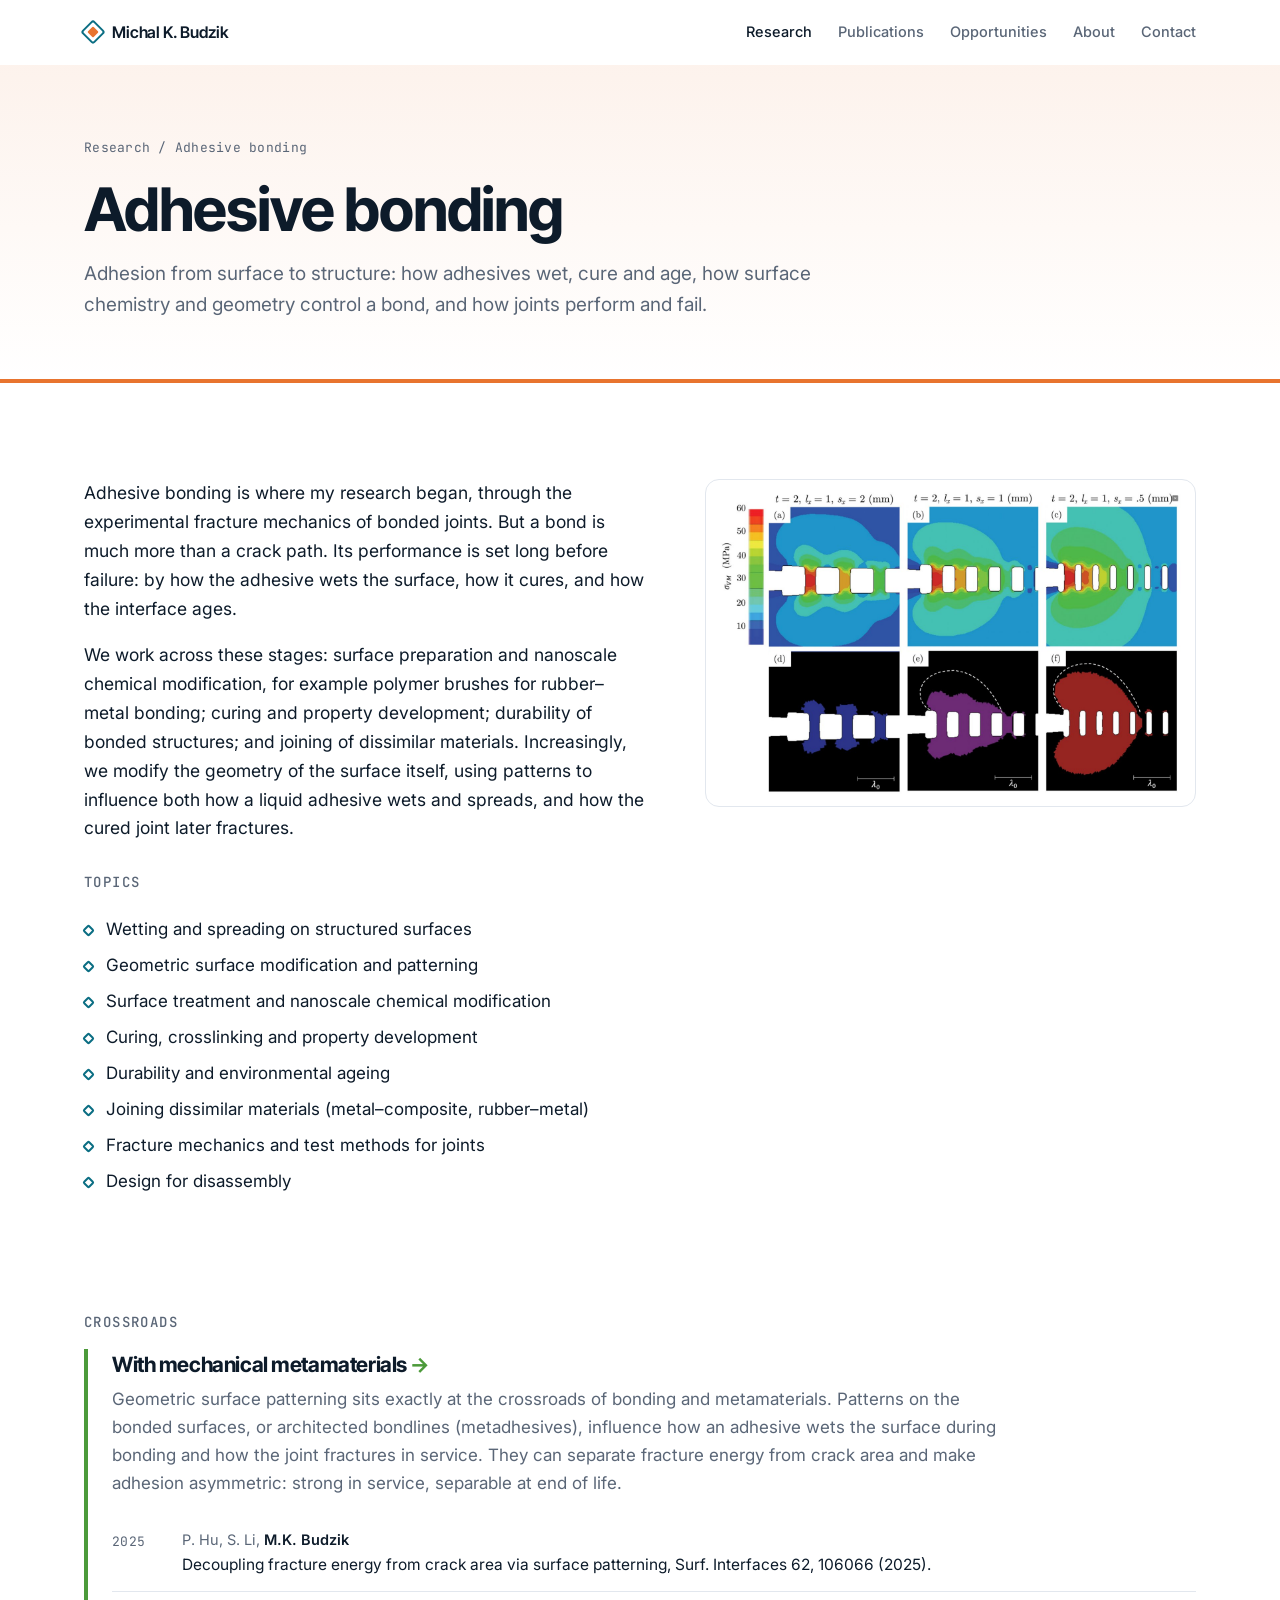
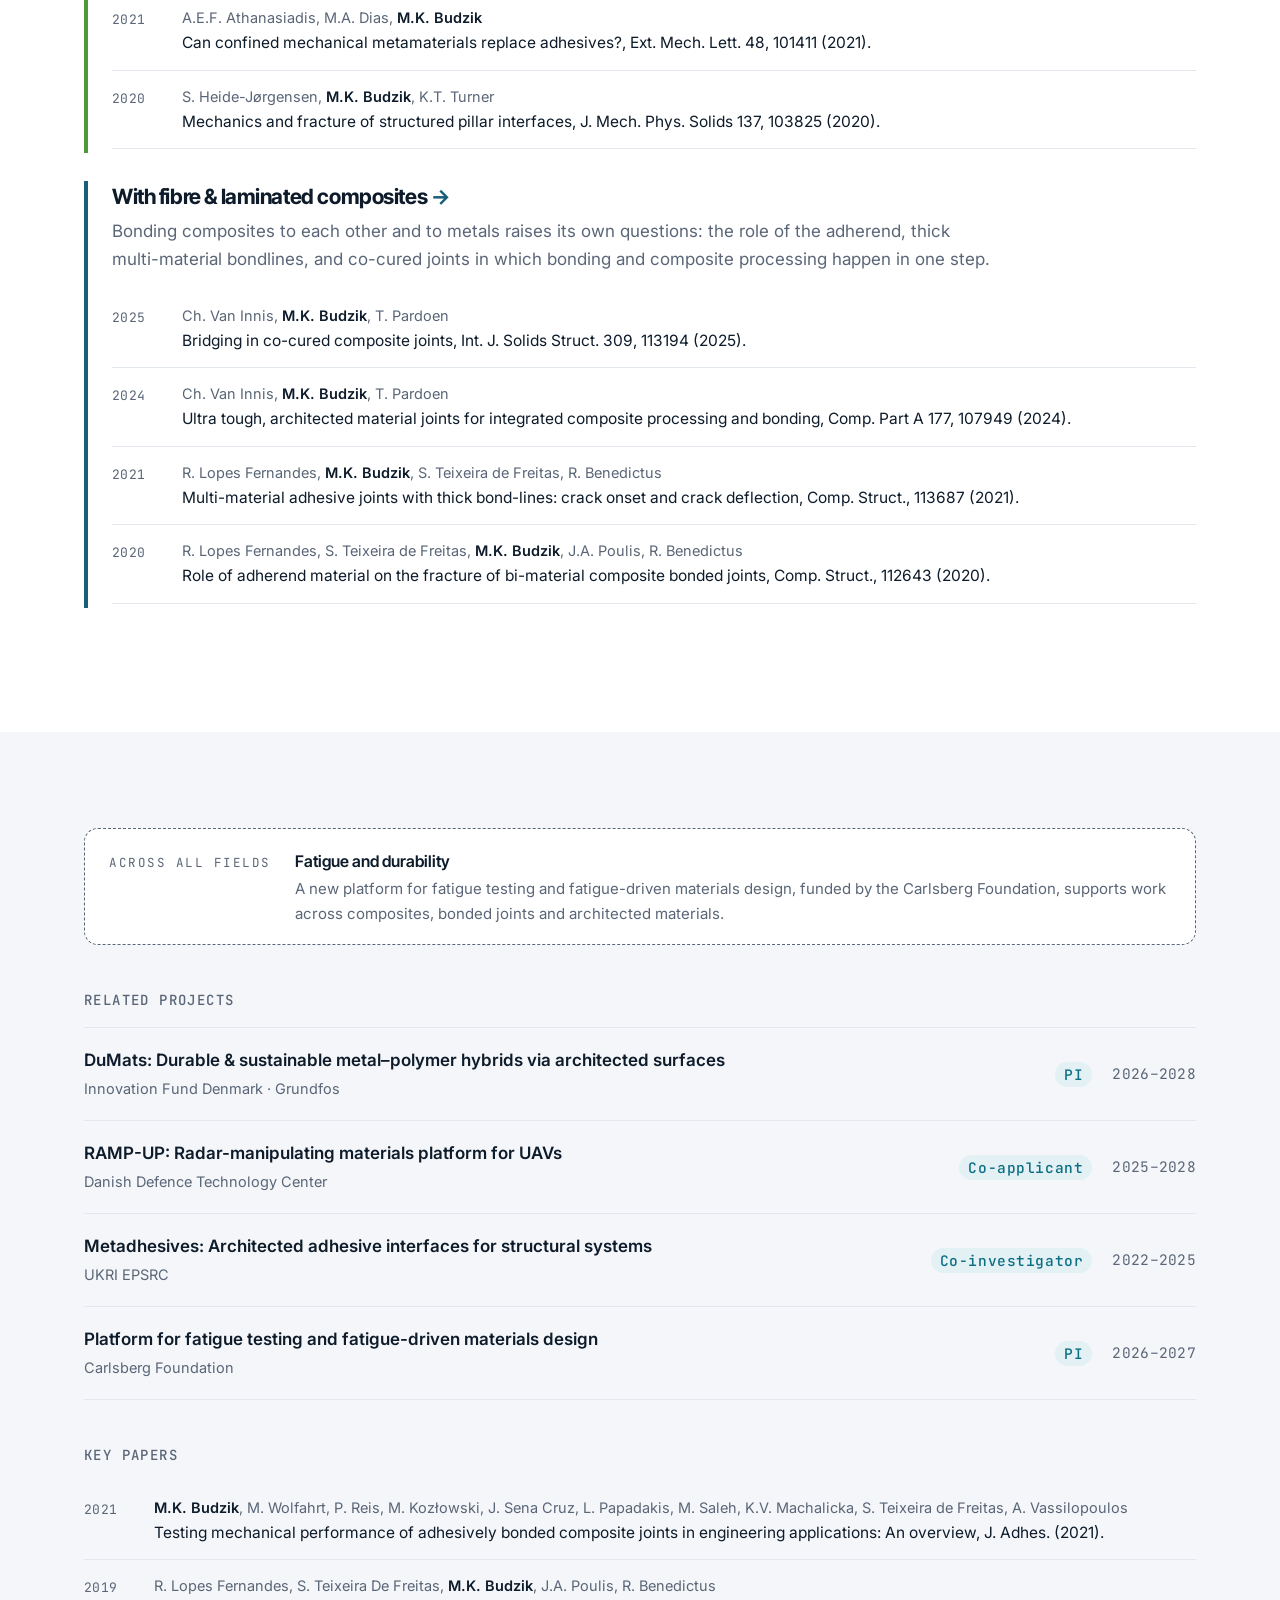
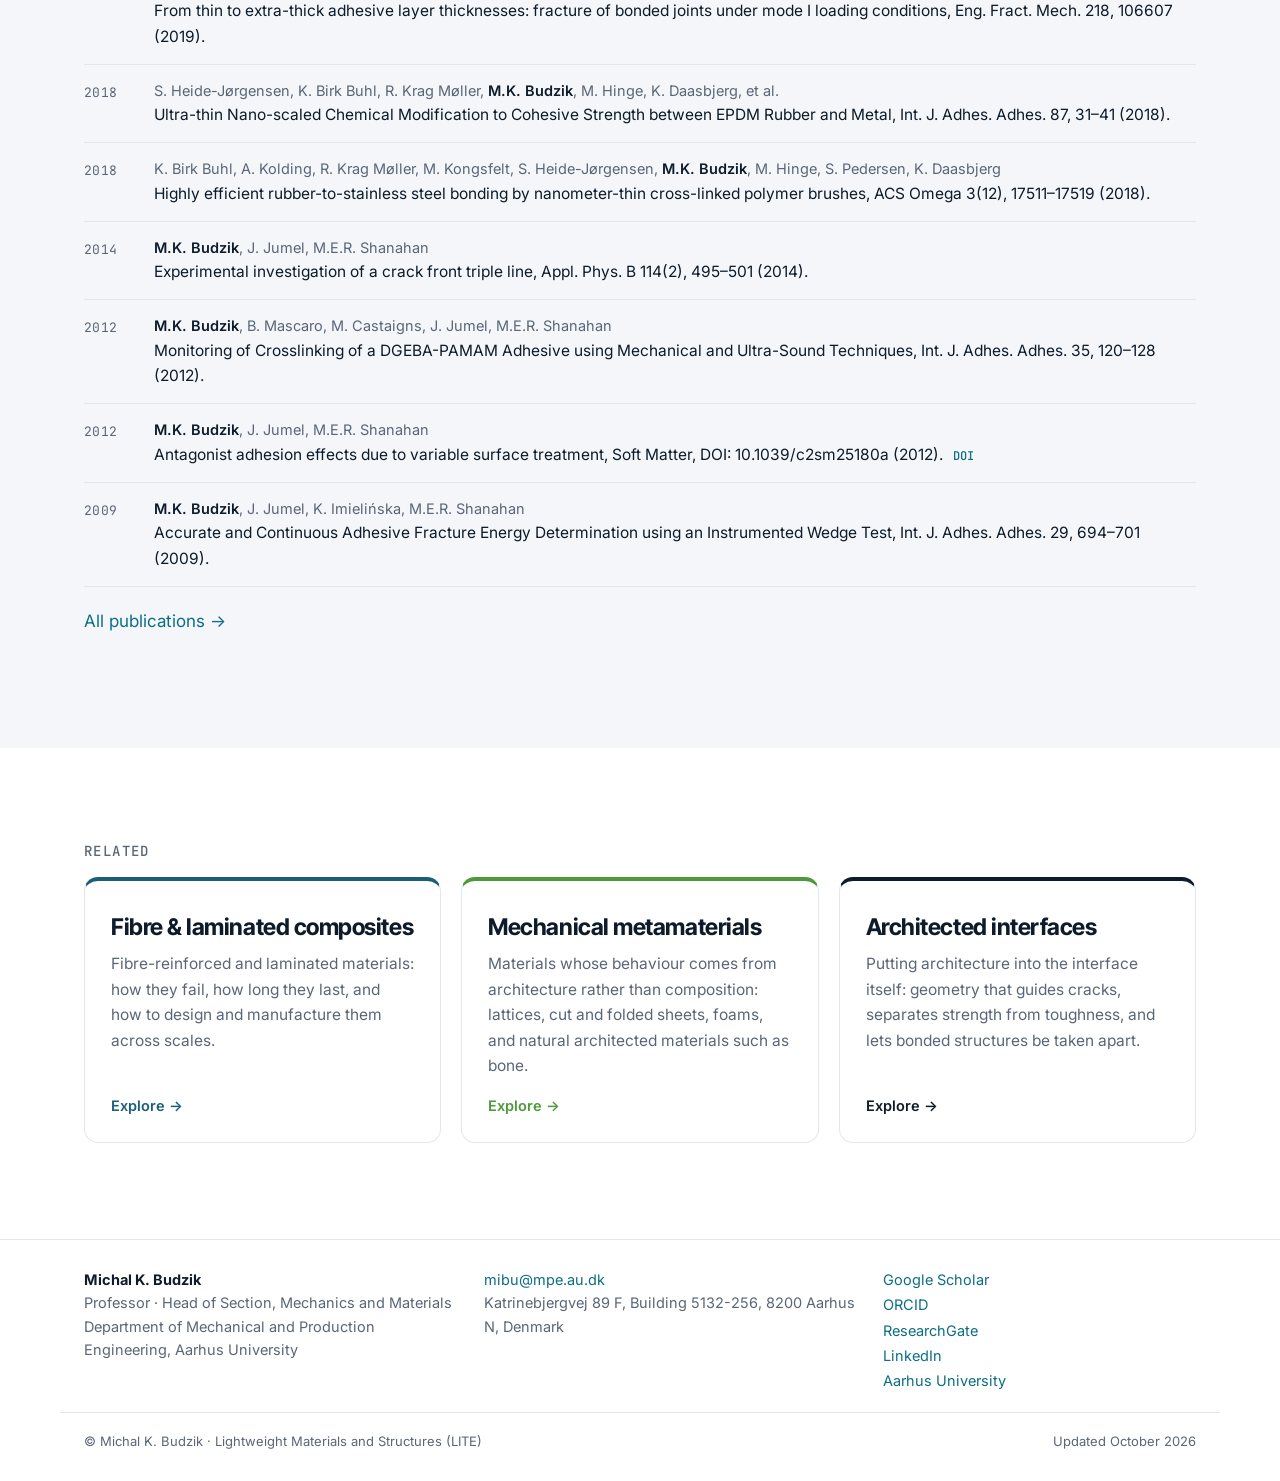
==== adhesive-bonding.html @ bedd9c9f "Add website" ====
<!doctype html>
<html lang="en">
<head>
<meta charset="utf-8">
<meta name="viewport" content="width=device-width, initial-scale=1">
<title>Adhesive bonding · Michal K. Budzik</title>
<meta name="description" content="Adhesion from surface to structure: how adhesives wet, cure and age, how surface chemistry and geometry control a bond, and how joints perform and fail.">
<link rel="canonical" href="https://budzik.science/adhesive-bonding.html">
<meta property="og:title" content="Adhesive bonding · Michal K. Budzik">
<meta property="og:description" content="Adhesion from surface to structure: how adhesives wet, cure and age, how surface chemistry and geometry control a bond, and how joints perform and fail.">
<meta property="og:image" content="https://budzik.science/assets/img/og-image.jpg">
<link rel="icon" href="assets/img/favicon.svg" type="image/svg+xml">
<link rel="preconnect" href="https://fonts.googleapis.com"><link rel="preconnect" href="https://fonts.gstatic.com" crossorigin>
<link href="https://fonts.googleapis.com/css2?family=Inter:wght@400;500;600&family=Inter+Tight:wght@500;600;700&family=JetBrains+Mono:wght@400;500&display=swap" rel="stylesheet">
<link rel="stylesheet" href="assets/css/style.css">

</head>
<body>
<header class="nav">
  <div class="wrap nav-in">
    <a class="brand" href="index.html"><span class="brand-mark" aria-hidden="true"></span>Michal K. Budzik</a>
    <nav id="menu"><a href="index.html#fields" class=active>Research</a><a href="publications.html">Publications</a><a href="opportunities.html">Opportunities</a><a href="about.html">About</a><a href="about.html#contact">Contact</a></nav>
    <button class="menu-btn" aria-label="Menu" aria-controls="menu" aria-expanded="false"><span></span><span></span></button>
  </div>
</header>
<main>

<section class="page-hero field-hero c2">
  <div class="wrap">
    <p class="crumb mono"><a href="index.html#fields">Research</a> / Adhesive bonding</p>
    <h1>Adhesive bonding</h1>
    <p class="lead">Adhesion from surface to structure: how adhesives wet, cure and age, how surface chemistry and geometry control a bond, and how joints perform and fail.</p>
  </div>
</section>
<section class="section">
  <div class="wrap field-grid">
    <div class="field-text reveal">
      <p>Adhesive bonding is where my research began, through the experimental fracture mechanics of bonded joints. But a bond is much more than a crack path. Its performance is set long before failure: by how the adhesive wets the surface, how it cures, and how the interface ages.</p><p>We work across these stages: surface preparation and nanoscale chemical modification, for example polymer brushes for rubber–metal bonding; curing and property development; durability of bonded structures; and joining of dissimilar materials. Increasingly, we modify the geometry of the surface itself, using patterns to influence both how a liquid adhesive wets and spreads, and how the cured joint later fractures.</p>
      <h3 class="sub">Topics</h3>
      <ul class="ticks"><li>Wetting and spreading on structured surfaces</li><li>Geometric surface modification and patterning</li><li>Surface treatment and nanoscale chemical modification</li><li>Curing, crosslinking and property development</li><li>Durability and environmental ageing</li><li>Joining dissimilar materials (metal–composite, rubber–metal)</li><li>Fracture mechanics and test methods for joints</li><li>Design for disassembly</li></ul>
    </div>
    <div>
      <figure class="fig reveal"><img class="" src="assets/img/sls-crack-plane.jpg" alt="Stress fields and damage zones around designed crack-plane patterns" loading="lazy"></figure>
      
    </div>
  </div>
</section>
<section class="section" style="padding-top:0"><div class="wrap"><h3 class="sub" style="margin-top:0">Crossroads</h3><div class="cross reveal c3"><h3>With mechanical metamaterials <a href="mechanical-metamaterials.html">→</a></h3><p>Geometric surface patterning sits exactly at the crossroads of bonding and metamaterials. Patterns on the bonded surfaces, or architected bondlines (metadhesives), influence how an adhesive wets the surface during bonding and how the joint fractures in service. They can separate fracture energy from crack area and make adhesion asymmetric: strong in service, separable at end of life.</p>
      <ol class="pubs"><li data-year="2025" data-q="p. hu, s. li, m.k. budzik decoupling fracture energy from crack area via surface patterning, surf. interfaces 62, 106066 (2025)."><span class="py mono">2025</span><div><span class="pa">P. Hu, S. Li, <strong>M.K. Budzik</strong></span><span class="pc">Decoupling fracture energy from crack area via surface patterning, Surf. Interfaces 62, 106066 (2025).</span></div></li><li data-year="2021" data-q="a.e.f. athanasiadis, m.a. dias, m.k. budzik can confined mechanical metamaterials replace adhesives?, ext. mech. lett. 48, 101411 (2021)."><span class="py mono">2021</span><div><span class="pa">A.E.F. Athanasiadis, M.A. Dias, <strong>M.K. Budzik</strong></span><span class="pc">Can confined mechanical metamaterials replace adhesives?, Ext. Mech. Lett. 48, 101411 (2021).</span></div></li><li data-year="2020" data-q="s. heide-jørgensen, m.k. budzik, k.t. turner mechanics and fracture of structured pillar interfaces, j. mech. phys. solids 137, 103825 (2020)."><span class="py mono">2020</span><div><span class="pa">S. Heide-Jørgensen, <strong>M.K. Budzik</strong>, K.T. Turner</span><span class="pc">Mechanics and fracture of structured pillar interfaces, J. Mech. Phys. Solids 137, 103825 (2020).</span></div></li></ol></div><div class="cross reveal c1"><h3>With fibre &amp; laminated composites <a href="composite-materials.html">→</a></h3><p>Bonding composites to each other and to metals raises its own questions: the role of the adherend, thick multi-material bondlines, and co-cured joints in which bonding and composite processing happen in one step.</p>
      <ol class="pubs"><li data-year="2025" data-q="ch. van innis, m.k. budzik, t. pardoen bridging in co-cured composite joints, int. j. solids struct. 309, 113194 (2025)."><span class="py mono">2025</span><div><span class="pa">Ch. Van Innis, <strong>M.K. Budzik</strong>, T. Pardoen</span><span class="pc">Bridging in co-cured composite joints, Int. J. Solids Struct. 309, 113194 (2025).</span></div></li><li data-year="2024" data-q="ch. van innis, m.k. budzik, t. pardoen ultra tough, architected material joints for integrated composite processing and bonding, comp. part a 177, 107949 (2024)."><span class="py mono">2024</span><div><span class="pa">Ch. Van Innis, <strong>M.K. Budzik</strong>, T. Pardoen</span><span class="pc">Ultra tough, architected material joints for integrated composite processing and bonding, Comp. Part A 177, 107949 (2024).</span></div></li><li data-year="2021" data-q="r. lopes fernandes, m.k. budzik, s. teixeira de freitas, r. benedictus multi-material adhesive joints with thick bond-lines: crack onset and crack deflection, comp. struct., 113687 (2021)."><span class="py mono">2021</span><div><span class="pa">R. Lopes Fernandes, <strong>M.K. Budzik</strong>, S. Teixeira de Freitas, R. Benedictus</span><span class="pc">Multi-material adhesive joints with thick bond-lines: crack onset and crack deflection, Comp. Struct., 113687 (2021).</span></div></li><li data-year="2020" data-q="r. lopes fernandes, s. teixeira de freitas, m.k. budzik, j.a. poulis, r. benedictus role of adherend material on the fracture of bi-material composite bonded joints, comp. struct., 112643 (2020)."><span class="py mono">2020</span><div><span class="pa">R. Lopes Fernandes, S. Teixeira de Freitas, <strong>M.K. Budzik</strong>, J.A. Poulis, R. Benedictus</span><span class="pc">Role of adherend material on the fracture of bi-material composite bonded joints, Comp. Struct., 112643 (2020).</span></div></li></ol></div></div></section>
<section class="section section-soft">
  <div class="wrap">
    <div class="cc reveal"><span class="eyebrow">Across all fields</span><div class="cc-item"><strong>Fatigue and durability</strong><p>A new platform for fatigue testing and fatigue-driven materials design, funded by the Carlsberg Foundation, supports work across composites, bonded joints and architected materials.</p></div></div>
    <h3 class="sub">Related projects</h3><ul class="projects reveal"><li><div><strong>DuMats: Durable &amp; sustainable metal–polymer hybrids via architected surfaces</strong><span>Innovation Fund Denmark · Grundfos</span></div>
      <div class="proj-meta"><span class="tag">PI</span><span class="mono">2026–2028</span></div></li><li><div><strong>RAMP-UP: Radar-manipulating materials platform for UAVs</strong><span>Danish Defence Technology Center</span></div>
      <div class="proj-meta"><span class="tag">Co-applicant</span><span class="mono">2025–2028</span></div></li><li><div><strong>Metadhesives: Architected adhesive interfaces for structural systems</strong><span>UKRI EPSRC</span></div>
      <div class="proj-meta"><span class="tag">Co-investigator</span><span class="mono">2022–2025</span></div></li><li><div><strong>Platform for fatigue testing and fatigue-driven materials design</strong><span>Carlsberg Foundation</span></div>
      <div class="proj-meta"><span class="tag">PI</span><span class="mono">2026–2027</span></div></li></ul>
    <h3 class="sub">Key papers</h3>
    <ol class="pubs reveal"><li data-year="2021" data-q="m.k. budzik, m. wolfahrt, p. reis, m. kozłowski, j. sena cruz, l. papadakis, m. saleh, k.v. machalicka, s. teixeira de freitas, a. vassilopoulos testing mechanical performance of adhesively bonded composite joints in engineering applications: an overview, j. adhes. (2021)."><span class="py mono">2021</span><div><span class="pa"><strong>M.K. Budzik</strong>, M. Wolfahrt, P. Reis, M. Kozłowski, J. Sena Cruz, L. Papadakis, M. Saleh, K.V. Machalicka, S. Teixeira de Freitas, A. Vassilopoulos</span><span class="pc">Testing mechanical performance of adhesively bonded composite joints in engineering applications: An overview, J. Adhes. (2021).</span></div></li><li data-year="2019" data-q="r. lopes fernandes, s. teixeira de freitas, m.k. budzik, j.a. poulis, r. benedictus from thin to extra-thick adhesive layer thicknesses: fracture of bonded joints under mode i loading conditions, eng. fract. mech. 218, 106607 (2019)."><span class="py mono">2019</span><div><span class="pa">R. Lopes Fernandes, S. Teixeira De Freitas, <strong>M.K. Budzik</strong>, J.A. Poulis, R. Benedictus</span><span class="pc">From thin to extra-thick adhesive layer thicknesses: fracture of bonded joints under mode I loading conditions, Eng. Fract. Mech. 218, 106607 (2019).</span></div></li><li data-year="2018" data-q="s. heide-jørgensen, k. birk buhl, r. krag møller, m.k. budzik, m. hinge, k. daasbjerg, et al. ultra-thin nano-scaled chemical modification to cohesive strength between epdm rubber and metal, int. j. adhes. adhes. 87, 31–41 (2018)."><span class="py mono">2018</span><div><span class="pa">S. Heide-Jørgensen, K. Birk Buhl, R. Krag Møller, <strong>M.K. Budzik</strong>, M. Hinge, K. Daasbjerg, et al.</span><span class="pc">Ultra-thin Nano-scaled Chemical Modification to Cohesive Strength between EPDM Rubber and Metal, Int. J. Adhes. Adhes. 87, 31–41 (2018).</span></div></li><li data-year="2018" data-q="k. birk buhl, a. kolding, r. krag møller, m. kongsfelt, s. heide-jørgensen, m.k. budzik, m. hinge, s. pedersen, k. daasbjerg highly efficient rubber-to-stainless steel bonding by nanometer-thin cross-linked polymer brushes, acs omega 3(12), 17511–17519 (2018)."><span class="py mono">2018</span><div><span class="pa">K. Birk Buhl, A. Kolding, R. Krag Møller, M. Kongsfelt, S. Heide-Jørgensen, <strong>M.K. Budzik</strong>, M. Hinge, S. Pedersen, K. Daasbjerg</span><span class="pc">Highly efficient rubber-to-stainless steel bonding by nanometer-thin cross-linked polymer brushes, ACS Omega 3(12), 17511–17519 (2018).</span></div></li><li data-year="2014" data-q="m.k. budzik, j. jumel, m.e.r. shanahan experimental investigation of a crack front triple line, appl. phys. b 114(2), 495–501 (2014)."><span class="py mono">2014</span><div><span class="pa"><strong>M.K. Budzik</strong>, J. Jumel, M.E.R. Shanahan</span><span class="pc">Experimental investigation of a crack front triple line, Appl. Phys. B 114(2), 495–501 (2014).</span></div></li><li data-year="2012" data-q="m.k. budzik, b. mascaro, m. castaigns, j. jumel, m.e.r. shanahan monitoring of crosslinking of a dgeba-pamam adhesive using mechanical and ultra-sound techniques, int. j. adhes. adhes. 35, 120–128 (2012)."><span class="py mono">2012</span><div><span class="pa"><strong>M.K. Budzik</strong>, B. Mascaro, M. Castaigns, J. Jumel, M.E.R. Shanahan</span><span class="pc">Monitoring of Crosslinking of a DGEBA-PAMAM Adhesive using Mechanical and Ultra-Sound Techniques, Int. J. Adhes. Adhes. 35, 120–128 (2012).</span></div></li><li data-year="2012" data-q="m.k. budzik, j. jumel, m.e.r. shanahan antagonist adhesion effects due to variable surface treatment, soft matter, doi: 10.1039/c2sm25180a (2012)."><span class="py mono">2012</span><div><span class="pa"><strong>M.K. Budzik</strong>, J. Jumel, M.E.R. Shanahan</span><span class="pc">Antagonist adhesion effects due to variable surface treatment, Soft Matter, DOI: 10.1039/c2sm25180a (2012).</span> <a class="doi" href="https://doi.org/10.1039/c2sm25180a" target="_blank" rel="noopener">DOI</a></div></li><li data-year="2009" data-q="m.k. budzik, j. jumel, k. imielińska, m.e.r. shanahan accurate and continuous adhesive fracture energy determination using an instrumented wedge test, int. j. adhes. adhes. 29, 694–701 (2009)."><span class="py mono">2009</span><div><span class="pa"><strong>M.K. Budzik</strong>, J. Jumel, K. Imielińska, M.E.R. Shanahan</span><span class="pc">Accurate and Continuous Adhesive Fracture Energy Determination using an Instrumented Wedge Test, Int. J. Adhes. Adhes. 29, 694–701 (2009).</span></div></li></ol>
    <p class="reveal" style="margin-top:20px"><a href="publications.html">All publications →</a></p>
  </div>
</section>
<section class="section">
  <div class="wrap">
    <h3 class="sub" style="margin-top:0">Related</h3>
    <div class="field-cards"><a class="field-card c1" href="composite-materials.html"><h3>Fibre &amp; laminated composites</h3><p>Fibre-reinforced and laminated materials: how they fail, how long they last, and how to design and manufacture them across scales.</p><span class="more">Explore →</span></a><a class="field-card c3" href="mechanical-metamaterials.html"><h3>Mechanical metamaterials</h3><p>Materials whose behaviour comes from architecture rather than composition: lattices, cut and folded sheets, foams, and natural architected materials such as bone.</p><span class="more">Explore →</span></a><a class="field-card ci" href="architected-interfaces.html"><h3>Architected interfaces</h3><p>Putting architecture into the interface itself: geometry that guides cracks, separates strength from toughness, and lets bonded structures be taken apart.</p><span class="more">Explore →</span></a></div>
  </div>
</section>

</main>
<footer class="footer">
  <div class="wrap foot-grid">
    <div><strong>Michal K. Budzik</strong><br><span class="muted">Professor · Head of Section, Mechanics and Materials<br>Department of Mechanical and Production Engineering, Aarhus University</span></div>
    <div><a href="mailto:mibu@mpe.au.dk">mibu@mpe.au.dk</a><br><span class="muted">Katrinebjergvej 89 F, Building 5132-256, 8200 Aarhus N, Denmark</span></div>
    <div class="foot-links"><a href="https://scholar.google.com/citations?user=_wfS9UYAAAAJ&amp;hl=en" target="_blank" rel="noopener">Google Scholar</a><a href="https://orcid.org/0000-0002-6429-0364" target="_blank" rel="noopener">ORCID</a><a href="https://www.researchgate.net/profile/Michal-Budzik-2" target="_blank" rel="noopener">ResearchGate</a><a href="https://www.linkedin.com/in/michal-k-budzik-au" target="_blank" rel="noopener">LinkedIn</a><a href="https://nat.au.dk/en/about-the-faculty/management-and-administration/show/person/mibu@mpe.au.dk" target="_blank" rel="noopener">Aarhus University</a></div>
  </div>
  <div class="wrap foot-bottom muted"><span>© Michal K. Budzik · Lightweight Materials and Structures (LITE)</span><span>Updated October 2026</span></div>
</footer>
<script src="assets/js/main.js"></script>
</body>
</html>
---- assets/css/style.css ----
/* =========================================================
   THEME: change the site's colours and fonts here
   ========================================================= */
:root {
  --ink: #0d1b2a;          /* main text */
  --muted: #5a6677;        /* secondary text */
  --bg: #ffffff;           /* page background */
  --bg-soft: #f4f6f9;      /* alternating section background */
  --line: #e2e7ee;         /* borders */
  --accent: #0b6e83;       /* primary accent (buttons, links) */
  --accent-2: #e8742f;     /* warm secondary accent */
  --accent-soft: #e3f1f4;  /* light accent tint */

  /* research Venn diagram colours */
  --venn-1: #1a5f7a;       /* composite materials */
  --venn-2: #e8742f;       /* adhesive bonding */
  --venn-3: #4c9a3a;       /* mechanical metamaterials */

  --font-body: "Inter", system-ui, -apple-system, "Segoe UI", sans-serif;
  --font-head: "Inter Tight", "Inter", system-ui, sans-serif;
  --font-mono: "JetBrains Mono", ui-monospace, monospace;

  --radius: 14px;
  --wrap: 1160px;
}

/* ========================================================= */
*, *::before, *::after { box-sizing: border-box; }
html { scroll-behavior: smooth; scroll-padding-top: 72px; }
body { margin: 0; font: 400 17px/1.65 var(--font-body); color: var(--ink); background: var(--bg); -webkit-font-smoothing: antialiased; }
img, video { display: block; max-width: 100%; }
a { color: var(--accent); text-decoration: none; }
a:hover { text-decoration: underline; text-underline-offset: 3px; }
h1, h2, h3 { font-family: var(--font-head); line-height: 1.12; letter-spacing: -0.02em; margin: 0; }
p { margin: 0 0 1em; }
.wrap { max-width: var(--wrap); margin: 0 auto; padding: 0 24px; }
.muted { color: var(--muted); }
.small { font-size: 14px; }
.mono { font-family: var(--font-mono); font-size: 13px; letter-spacing: 0.02em; }
.eyebrow { font-family: var(--font-mono); font-size: 12.5px; letter-spacing: 0.12em; text-transform: uppercase; color: var(--accent); margin: 0 0 14px; }

/* ---------- Nav ---------- */
.nav { position: sticky; top: 0; z-index: 50; background: color-mix(in srgb, var(--bg) 82%, transparent); backdrop-filter: blur(12px); -webkit-backdrop-filter: blur(12px); border-bottom: 1px solid transparent; transition: border-color .2s; }
.nav.scrolled { border-bottom-color: var(--line); }
.nav-in { display: flex; align-items: center; justify-content: space-between; height: 64px; }
.brand { display: flex; align-items: center; gap: 10px; font: 600 16px var(--font-head); color: var(--ink); letter-spacing: -0.01em; }
.brand:hover { text-decoration: none; }
.brand-mark { width: 18px; height: 18px; border: 2px solid var(--accent); transform: rotate(45deg); border-radius: 3px; position: relative; }
.brand-mark::after { content: ""; position: absolute; inset: 3px; background: var(--accent-2); border-radius: 1px; }
#menu { display: flex; gap: 26px; }
#menu a { color: var(--muted); font-size: 14.5px; font-weight: 500; }
#menu a:hover, #menu a.active { color: var(--ink); text-decoration: none; }
.menu-btn { display: none; background: none; border: 0; padding: 8px; cursor: pointer; }
.menu-btn span { display: block; width: 22px; height: 2px; background: var(--ink); margin: 5px 0; transition: .2s; }

/* ---------- Hero ---------- */
.hero { position: relative; padding: 72px 0 40px; overflow: hidden; }
.lattice { position: absolute; inset: 0; z-index: -1; opacity: .55;
  background-image: url("data:image/svg+xml,%3Csvg xmlns='http://www.w3.org/2000/svg' width='56' height='97' viewBox='0 0 56 97'%3E%3Cpath d='M28 0 56 16v32L28 64 0 48V16zM28 64v33' fill='none' stroke='%23c9d4df' stroke-width='1'/%3E%3C/svg%3E");
  mask-image: radial-gradient(ellipse 70% 80% at 85% 30%, #000 10%, transparent 70%);
  -webkit-mask-image: radial-gradient(ellipse 70% 80% at 85% 30%, #000 10%, transparent 70%); }
.hero-grid { display: grid; grid-template-columns: 1.05fr 1fr; gap: 56px; align-items: center; }
.hero h1 { font-size: clamp(38px, 5.4vw, 66px); font-weight: 700; margin-bottom: 22px; }
.lead { font-size: 19px; color: var(--muted); max-width: 34em; }
.hero-cta { display: flex; flex-wrap: wrap; gap: 12px; margin-top: 28px; }
.btn { display: inline-flex; align-items: center; gap: 8px; padding: 12px 22px; border-radius: 999px; font-weight: 600; font-size: 15px; border: 1.5px solid transparent; transition: transform .15s, background .2s, color .2s; }
.btn:hover { text-decoration: none; transform: translateY(-1px); }
.btn-primary { background: var(--ink); color: #fff; }
.btn-primary:hover { background: var(--accent); }
.btn-ghost { border-color: var(--line); color: var(--ink); background: var(--bg); }
.btn-ghost:hover { border-color: var(--ink); }
.hero-media { margin: 0; border-radius: 20px; overflow: hidden; background: #eaf2fb; border: 1px solid var(--line); box-shadow: 0 30px 60px -30px rgba(13,27,42,.35); }
.hero-media video { width: 100%; aspect-ratio: 4/3; object-fit: cover; }
.hero-media figcaption { font: 12px var(--font-mono); color: var(--muted); padding: 10px 14px; background: var(--bg); border-top: 1px solid var(--line); }
.stats { display: grid; grid-template-columns: repeat(4, 1fr); margin-top: 56px; border-top: 1px solid var(--line); }
.stat { padding: 22px 0 6px; display: flex; flex-direction: column; }
.stat-v { font: 700 30px var(--font-head); letter-spacing: -0.02em; }
.stat-l { font-size: 14px; color: var(--muted); }

/* ---------- Sections ---------- */
.section { padding: 96px 0; }
.section-soft { background: var(--bg-soft); }
.sec-head { display: flex; align-items: baseline; gap: 16px; margin-bottom: 18px; }
.sec-num { font: 500 13px var(--font-mono); color: var(--accent-2); }
.sec-head h2 { font-size: clamp(30px, 3.6vw, 44px); }
.sec-intro { font-size: 18.5px; color: var(--muted); max-width: 46em; margin-bottom: 40px; }
.sub { font-size: 14px; font-family: var(--font-mono); font-weight: 500; text-transform: uppercase; letter-spacing: .1em; color: var(--muted); margin: 48px 0 18px; }

/* About */
.about-grid { display: grid; grid-template-columns: 320px 1fr; gap: 56px; align-items: start; margin-top: 28px; }
.portrait { border-radius: var(--radius); overflow: hidden; background: #fff; border: 1px solid var(--line); position: sticky; top: 96px; }
.portrait img { width: 100%; aspect-ratio: 4/5; object-fit: cover; object-position: center 20%; }
.who { font-size: 18px; line-height: 1.5; margin-bottom: 24px; }
.ticks { list-style: none; padding: 0; margin: 24px 0; display: grid; gap: 8px; }
.ticks li { padding-left: 22px; position: relative; }
.ticks li::before { content: ""; position: absolute; left: 0; top: .62em; width: 9px; height: 9px; border: 2px solid var(--accent); transform: rotate(45deg); border-radius: 2px; }

/* Research */
.research-intro { display: grid; grid-template-columns: 1.2fr 1fr; gap: 40px; align-items: center; }
.venn { width: 100%; max-width: 440px; margin: 0 auto; overflow: visible; }
.venn-c circle { fill-opacity: .16; stroke-width: 2; transition: fill-opacity .3s, transform .4s; transform-origin: 210px 190px; }
.venn-c text, .venn-core text { font: 600 15px var(--font-head); text-anchor: middle; fill: var(--ink); }
.c1 circle { fill: var(--venn-1); stroke: var(--venn-1); }
.c2 circle { fill: var(--venn-2); stroke: var(--venn-2); }
.c3 circle { fill: var(--venn-3); stroke: var(--venn-3); }
.venn-c:hover circle { fill-opacity: .32; }
.venn-core circle { fill: var(--ink); animation: pulse 2.4s ease-in-out infinite; transform-origin: 210px 172px; }
.venn-core text { font: 500 11px var(--font-mono); fill: var(--ink); letter-spacing: .02em; }
@keyframes pulse { 50% { transform: scale(1.5); opacity: .6; } }

.themes { display: grid; grid-template-columns: repeat(6, 1fr); gap: 20px; margin-top: 24px; }
.theme { grid-column: span 2; background: var(--bg); border: 1px solid var(--line); border-radius: var(--radius); overflow: hidden; display: flex; flex-direction: column; transition: transform .25s, box-shadow .25s; }
.theme:nth-child(-n+2) { grid-column: span 3; }
.theme:hover { transform: translateY(-3px); box-shadow: 0 20px 40px -24px rgba(13,27,42,.3); }
.theme-media { aspect-ratio: 16/10; background: #fff; border-bottom: 1px solid var(--line); overflow: hidden; }
.theme-media img, .theme-media video { width: 100%; height: 100%; object-fit: contain; padding: 10px; transition: transform .5s; }
.theme-media video { object-fit: cover; padding: 0; }
.theme:hover .theme-media img { transform: scale(1.04); }
.theme-body { padding: 22px 24px 26px; }
.theme-n { font: 500 12px var(--font-mono); color: var(--accent-2); }
.theme h3 { font-size: 21px; margin: 6px 0 10px; }
.theme p { color: var(--muted); font-size: 15.5px; margin: 0; }

.showcase { display: grid; grid-template-columns: 1fr 1.3fr; gap: 40px; align-items: center; margin-top: 56px; background: var(--ink); color: #fff; border-radius: 20px; padding: 40px; overflow: hidden; }
.showcase h3 { font-size: 30px; margin-bottom: 14px; }
.showcase p { color: #b9c4d2; }
.showcase .eyebrow { color: var(--accent-2); }
.showcase-media { border-radius: 12px; overflow: hidden; }
.showcase-media video { width: 100%; }

.projects { list-style: none; padding: 0; margin: 0; border-top: 1px solid var(--line); }
.projects li { display: flex; justify-content: space-between; gap: 24px; padding: 18px 0; border-bottom: 1px solid var(--line); align-items: center; }
.projects strong { display: block; font-weight: 600; }
.projects li div span { color: var(--muted); font-size: 14.5px; }
.proj-meta { display: flex; gap: 14px; align-items: center; white-space: nowrap; }
.tag { display: inline-block; font: 500 11.5px var(--font-mono); letter-spacing: .04em; padding: 3px 9px; border-radius: 999px; background: var(--accent-soft); color: var(--accent) !important; margin-right: 6px; vertical-align: 1px; }
.tag-warn { background: #fdf0e6; color: #b5541a !important; }
.tag-ok { background: #e6f4e3; color: #2f7a22 !important; }

/* Publications */
.pubs { list-style: none; padding: 0; margin: 0; }
.pubs li { display: grid; grid-template-columns: 56px 1fr; gap: 14px; padding: 14px 0; border-bottom: 1px solid var(--line); font-size: 15.5px; }
.py { color: var(--muted); padding-top: 3px; }
.pa { display: block; color: var(--muted); font-size: 14.5px; }
.pa strong { color: var(--ink); font-weight: 600; }
.pc { color: var(--ink); }
.doi { font: 500 12px var(--font-mono); margin-left: 6px; }
.pubs-sel li { border-left: 3px solid var(--accent); padding-left: 16px; grid-template-columns: 52px 1fr; }
.allpubs { margin-top: 40px; border: 1px solid var(--line); border-radius: var(--radius); padding: 0 24px; }
.allpubs summary { cursor: pointer; list-style: none; display: flex; justify-content: space-between; align-items: center; padding: 20px 0; font: 600 18px var(--font-head); }
.allpubs summary::-webkit-details-marker { display: none; }
.allpubs summary::after { content: "+"; font: 400 26px var(--font-body); color: var(--accent); margin-left: 12px; }
.allpubs[open] summary::after { content: "–"; }
.allpubs summary .count { margin-left: auto; color: var(--muted); }
.pub-tools { display: flex; flex-direction: column; gap: 14px; padding-bottom: 12px; }
#pubq { width: 100%; padding: 12px 16px; border: 1px solid var(--line); border-radius: 10px; font: inherit; font-size: 15px; background: var(--bg-soft); }
#pubq:focus { outline: 2px solid var(--accent); outline-offset: 1px; background: var(--bg); }
.chips { display: flex; flex-wrap: wrap; gap: 6px; }
.chip { font: 500 12.5px var(--font-mono); padding: 6px 12px; border-radius: 999px; border: 1px solid var(--line); background: var(--bg); cursor: pointer; color: var(--muted); }
.chip.on, .chip:hover { background: var(--ink); color: #fff; border-color: var(--ink); }

/* Team */
.people { display: grid; grid-template-columns: repeat(auto-fill, minmax(250px, 1fr)); gap: 14px; }
.person { display: flex; gap: 14px; align-items: center; background: var(--bg); border: 1px solid var(--line); border-radius: 12px; padding: 14px 16px; }
.person strong { display: block; font-weight: 600; font-size: 15.5px; }
.person span:not(.avatar) { color: var(--muted); font-size: 14px; }
.avatar { flex: none; width: 44px; height: 44px; border-radius: 50%; display: grid; place-items: center; background: var(--accent-soft); color: var(--accent); font: 600 14px var(--font-head); }
.alumni { margin-top: 40px; color: var(--muted); font-size: 15.5px; }
.join { margin-top: 48px; display: flex; justify-content: space-between; align-items: center; gap: 40px; background: var(--bg); border: 1px solid var(--line); border-left: 4px solid var(--accent-2); border-radius: var(--radius); padding: 32px 36px; }
.join h3 { font-size: 26px; margin-bottom: 10px; }
.join p { color: var(--muted); max-width: 44em; }
.pos { margin-top: 10px; }
.pos strong { margin-left: 4px; }
.pos p { margin: 4px 0 0; font-size: 15px; }

/* Teaching & CV */
.courses { list-style: none; padding: 0; margin: 0; display: grid; grid-template-columns: repeat(auto-fill, minmax(300px, 1fr)); gap: 14px; }
.courses li { border: 1px solid var(--line); border-radius: 12px; padding: 20px 22px; font: 600 17px var(--font-head); display: flex; flex-direction: column; gap: 10px; align-items: flex-start; }
.cv-grid { display: grid; grid-template-columns: 1.2fr 1fr; gap: 56px; margin-top: 24px; }
.cv-grid .sub:first-child { margin-top: 0; }
.timeline { list-style: none; padding: 0; margin: 0; position: relative; }
.timeline::before { content: ""; position: absolute; left: 84px; top: 8px; bottom: 8px; width: 1px; background: var(--line); }
.timeline li { display: grid; grid-template-columns: 84px 1fr; gap: 28px; padding: 10px 0; position: relative; }
.timeline li::before { content: ""; position: absolute; left: 80px; top: 19px; width: 9px; height: 9px; border-radius: 50%; background: var(--bg-soft); border: 2px solid var(--accent); }
.timeline .mono { color: var(--muted); padding-top: 2px; }
.timeline p { margin: 0; }
.news { list-style: none; padding: 0; margin: 0 0 28px; }
.news a { display: grid; gap: 2px; padding: 12px 0; border-bottom: 1px solid var(--line); color: var(--ink); }
.news a:hover { text-decoration: none; }
.news a:hover strong { color: var(--accent); }
.news .mono { color: var(--accent-2); font-size: 12px; }
.news strong { font-weight: 600; font-size: 15.5px; line-height: 1.4; }
.news .muted { font-size: 13.5px; }

/* Contact */
.contact-grid { display: grid; grid-template-columns: 1.4fr 1fr; gap: 24px 56px; align-items: end; }
.contact-mail { font: 700 clamp(28px, 4.4vw, 52px) var(--font-head); letter-spacing: -0.02em; color: var(--ink); border-bottom: 3px solid var(--accent-2); justify-self: start; }
.contact-mail:hover { color: var(--accent); text-decoration: none; }
.contact-meta p { margin: 0 0 4px; color: var(--muted); }
.links { grid-column: 1 / -1; display: flex; flex-wrap: wrap; gap: 10px; margin-top: 20px; }
.links a { padding: 9px 16px; border: 1px solid var(--line); border-radius: 999px; color: var(--ink); font-size: 14.5px; font-weight: 500; }
.links a:hover { border-color: var(--ink); text-decoration: none; }
.footer { border-top: 1px solid var(--line); padding: 28px 0; font-size: 14px; }


/* Reveal on scroll */
.reveal { opacity: 0; transform: translateY(16px); transition: opacity .7s ease, transform .7s ease; }
.reveal.in { opacity: 1; transform: none; }
@media (prefers-reduced-motion: reduce) { .reveal { opacity: 1; transform: none; transition: none; } .venn-core circle { animation: none; } html { scroll-behavior: auto; } }

/* ---------- Fields (home) ---------- */
.fields-top { display: grid; grid-template-columns: 1.1fr 1fr; gap: 40px; align-items: center; }
.venn a { cursor: pointer; }
.venn a:focus { outline: none; }
.venn-core .hit { fill: transparent; }
.venn-core .dot { fill: var(--ink); animation: pulse 2.4s ease-in-out infinite; transform-origin: 210px 172px; }
.venn-core:hover text { fill: var(--accent); }
.field-cards { display: grid; grid-template-columns: repeat(3, 1fr); gap: 20px; margin-top: 16px; }
.field-card { --c: var(--accent); display: flex; flex-direction: column; background: var(--bg); border: 1px solid var(--line); border-top: 4px solid var(--c); border-radius: var(--radius); padding: 26px 26px 24px; color: var(--ink); transition: transform .25s, box-shadow .25s; }
.field-card:hover { text-decoration: none; transform: translateY(-4px); box-shadow: 0 22px 44px -26px rgba(13,27,42,.35); }
.field-card.c1 { --c: var(--venn-1); } .field-card.c2 { --c: var(--venn-2); } .field-card.c3 { --c: var(--venn-3); } .field-card.ci { --c: var(--ink); }
.field-n { color: var(--c); }
.field-card h3 { font-size: 23px; margin: 8px 0 10px; }
.field-card p { color: var(--muted); font-size: 15.5px; flex: 1; }
.more { font-weight: 600; font-size: 14.5px; color: var(--c, var(--accent)); }
.field-card:hover .more span, .inter-band:hover .more span { margin-left: 4px; }
.more span { transition: margin .2s; }

.inter-band { display: grid; grid-template-columns: 1fr 1.1fr; border: 1px solid var(--line); border-radius: 20px; overflow: hidden; color: var(--ink); transition: box-shadow .25s; }
.inter-band:hover { text-decoration: none; box-shadow: 0 22px 44px -26px rgba(13,27,42,.35); }
.inter-media { background: #fff; border-right: 1px solid var(--line); display: grid; place-items: center; padding: 20px; }
.inter-text { padding: 40px; align-self: center; }
.inter-text h3 { font-size: 30px; margin-bottom: 12px; }
.inter-text p:not(.eyebrow) { color: var(--muted); }
.showcase { margin-top: 32px; }
.tiles { display: grid; grid-template-columns: repeat(3, 1fr); gap: 16px; margin-top: 32px; }
.tiles a { border: 1px solid var(--line); border-radius: var(--radius); padding: 22px 24px; color: var(--ink); display: flex; flex-direction: column; gap: 4px; transition: border-color .2s; }
.tiles a:hover { text-decoration: none; border-color: var(--ink); }
.tiles strong { font: 600 18px var(--font-head); }
.tiles strong::after { content: " →"; color: var(--accent); }
.tiles span { color: var(--muted); font-size: 14.5px; }

/* ---------- Inner pages ---------- */
.page-hero { padding: 72px 0 40px; border-bottom: 1px solid var(--line); }
.page-hero h1 { font-size: clamp(36px, 5vw, 60px); font-weight: 700; margin-bottom: 14px; }
.page-hero .lead { max-width: 40em; }
.field-hero { --c: var(--accent); border-bottom: 4px solid var(--c); background: linear-gradient(180deg, color-mix(in srgb, var(--c) 9%, transparent), transparent); }
.field-hero.c1 { --c: var(--venn-1); } .field-hero.c2 { --c: var(--venn-2); } .field-hero.c3 { --c: var(--venn-3); } .field-hero.ci { --c: var(--ink); }
.crumb { color: var(--muted); margin-bottom: 18px; }
.crumb a { color: var(--muted); }
.field-grid { display: grid; grid-template-columns: 1.15fr 1fr; gap: 56px; align-items: start; }
.field-text p { font-size: 17.5px; }
.field-text .sub:first-of-type { margin-top: 32px; }
.fig { margin: 0 0 20px; border: 1px solid var(--line); border-radius: var(--radius); overflow: hidden; background: #fff; }
.fig img, .fig video { width: 100%; }
.fig img { padding: 12px; }
.section-soft .sub:first-child { margin-top: 0; }
.courses-col { grid-template-columns: 1fr; margin-bottom: 8px; }
.foot-grid { display: grid; grid-template-columns: 1.2fr 1.2fr 1fr; gap: 24px; padding-bottom: 20px; font-size: 14.5px; line-height: 1.6; }
.foot-links { display: flex; flex-direction: column; gap: 2px; }
.foot-bottom { display: flex; justify-content: space-between; flex-wrap: wrap; gap: 8px; border-top: 1px solid var(--line); padding-top: 18px; font-size: 13px; }

/* ---------- Responsive ---------- */
@media (max-width: 960px) {
  .hero-grid, .research-intro, .about-grid, .cv-grid, .showcase, .contact-grid { grid-template-columns: 1fr; }
  .hero-grid { gap: 36px; }
  .portrait { position: static; max-width: 300px; }
  .themes { grid-template-columns: 1fr 1fr; }
  .theme, .theme:nth-child(-n+2) { grid-column: span 1; }
  .theme:last-child:nth-child(odd) { grid-column: 1 / -1; }
  .join { flex-direction: column; align-items: flex-start; }
  .fields-top, .inter-band, .field-grid { grid-template-columns: 1fr; }
  .inter-media { border-right: 0; border-bottom: 1px solid var(--line); }
  .field-cards { grid-template-columns: 1fr; }
  .foot-grid { grid-template-columns: 1fr 1fr; }
}
@media (max-width: 820px) {
  #menu { position: fixed; inset: 64px 0 auto 0; flex-direction: column; gap: 0; background: var(--bg); border-bottom: 1px solid var(--line); padding: 8px 24px 16px; transform: translateY(-120%); transition: transform .3s; z-index: -1; }
  #menu a { padding: 12px 0; font-size: 17px; border-bottom: 1px solid var(--line); }
  #menu.open { transform: none; }
  .menu-btn { display: block; }
  .menu-btn[aria-expanded="true"] span:first-child { transform: translateY(3.5px) rotate(45deg); }
  .menu-btn[aria-expanded="true"] span:last-child { transform: translateY(-3.5px) rotate(-45deg); }
}
@media (max-width: 640px) {
  body { font-size: 16px; }
  .wrap { padding: 0 16px; }
  .hero { padding-top: 40px; }
  .section { padding: 64px 0; }
  .stats { grid-template-columns: 1fr 1fr; }
  .themes { grid-template-columns: 1fr; }
  .showcase { padding: 24px; }
  .projects li { flex-direction: column; align-items: flex-start; gap: 8px; }
  .pubs li, .pubs-sel li { grid-template-columns: 1fr; gap: 2px; }
  .allpubs { padding: 0 16px; }
  .timeline::before, .timeline li::before { display: none; }
  .timeline li { grid-template-columns: 1fr; gap: 2px; }
  .join { padding: 24px; }
  .tiles, .foot-grid { grid-template-columns: 1fr; }
  .inter-text { padding: 24px; }
  .page-hero { padding: 40px 0 28px; }
}

.umbrella rect { fill: color-mix(in srgb, var(--ink) 3%, transparent); stroke: var(--ink); stroke-width: 1.5; stroke-dasharray: 5 5; }
.umbrella .u1 { font: 600 16px var(--font-head); text-anchor: middle; fill: var(--ink); }
.umbrella .u2 { font: 500 11px var(--font-mono); text-anchor: middle; fill: var(--muted); letter-spacing: .04em; }

.cc { display: flex; gap: 24px; align-items: baseline; flex-wrap: wrap; margin-top: 28px; padding: 18px 24px; border: 1px dashed var(--muted); border-radius: var(--radius); background: var(--bg); }
.cc .eyebrow { margin: 0; color: var(--muted); }
.cc-item { flex: 1; min-width: 260px; }
.cc-item strong { font: 600 16px var(--font-head); }
.cc-item p { margin: 2px 0 0; color: var(--muted); font-size: 15px; }
.section-soft .cc { margin: 0 0 8px; }
.cross { --c: var(--accent); border-left: 4px solid var(--c); padding: 4px 0 4px 24px; margin-bottom: 28px; }
.cross.c1 { --c: var(--venn-1); } .cross.c2 { --c: var(--venn-2); } .cross.c3 { --c: var(--venn-3); }
.cross h3 { font-size: 21px; margin-bottom: 8px; }
.cross h3 a { color: var(--c); }
.cross p { color: var(--muted); max-width: 52em; }

.opps { display: grid; grid-template-columns: repeat(2, 1fr); gap: 20px; }
.opp { border: 1px solid var(--line); border-top: 3px solid var(--accent); border-radius: var(--radius); padding: 24px 26px; }
.opp h3 { font-size: 21px; margin-bottom: 8px; }
.opp p { color: var(--muted); margin: 0; }
@media (max-width: 640px) { .opps { grid-template-columns: 1fr; } }
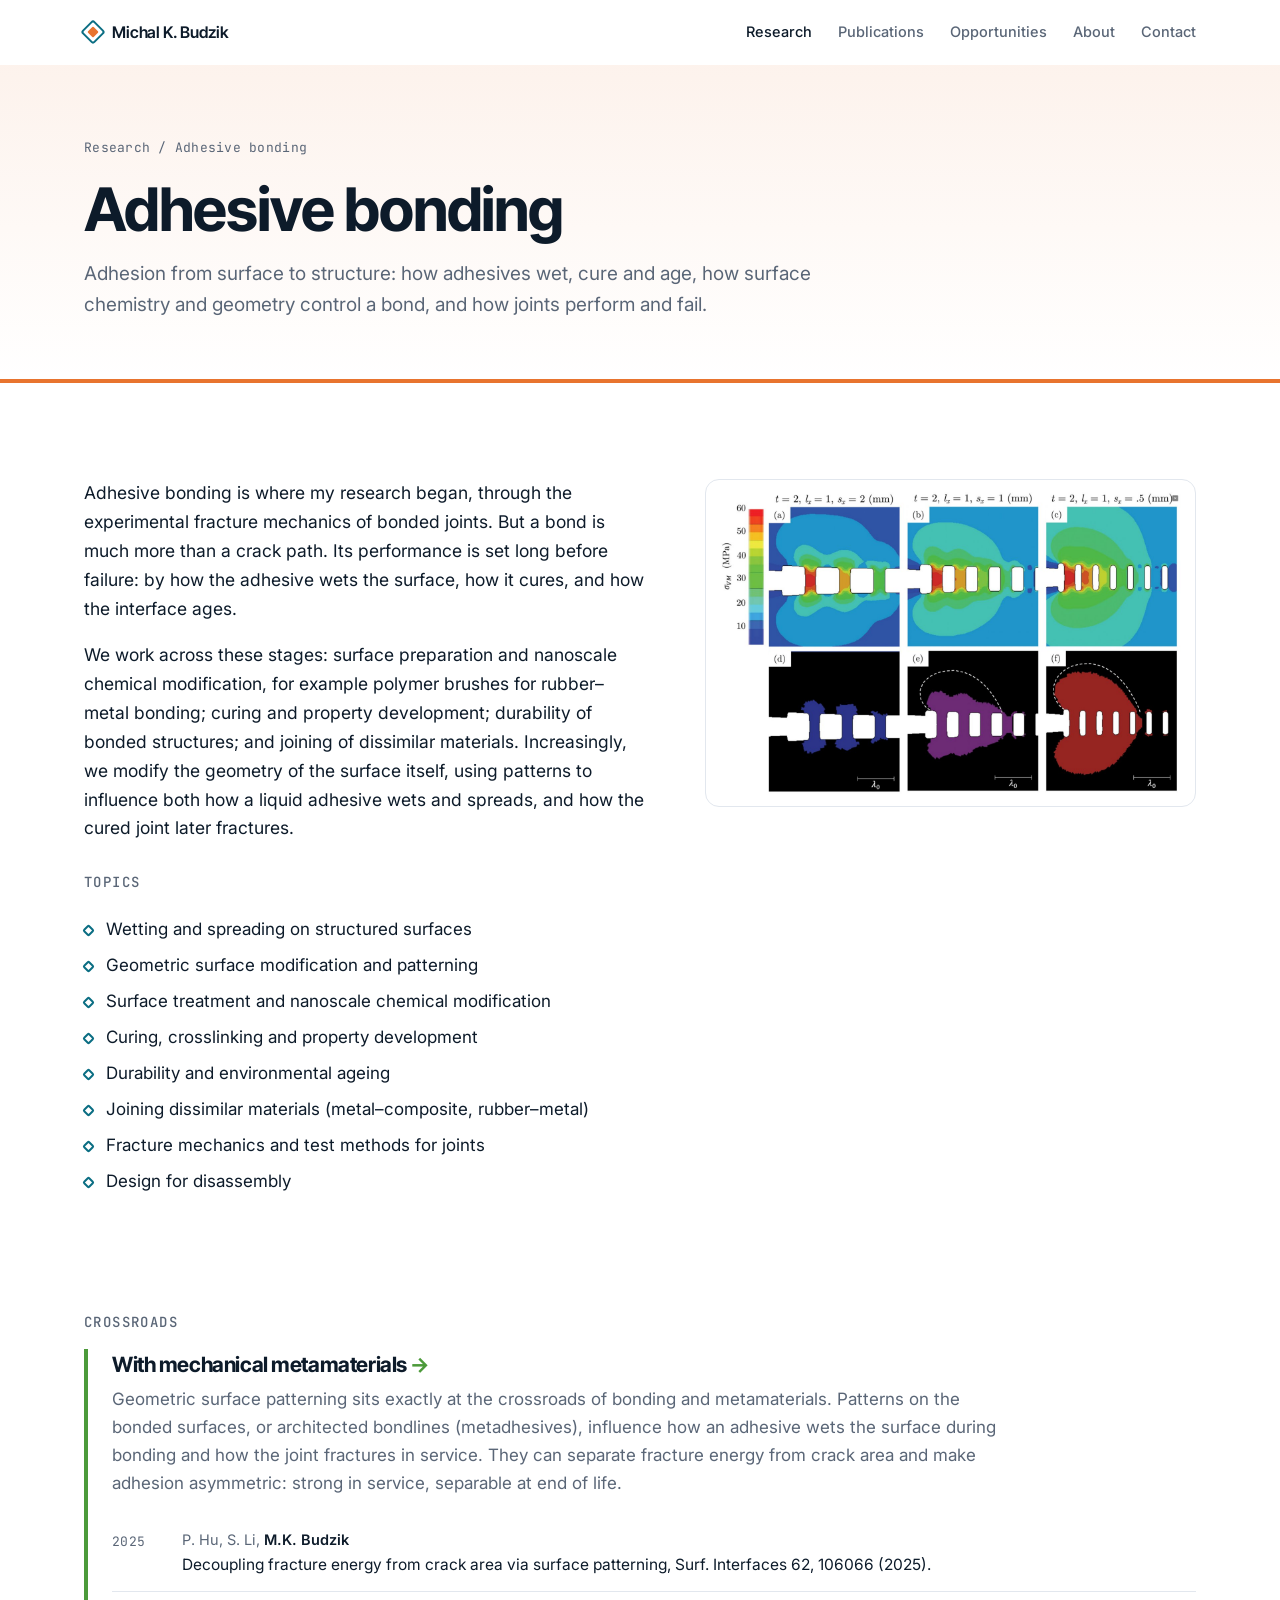
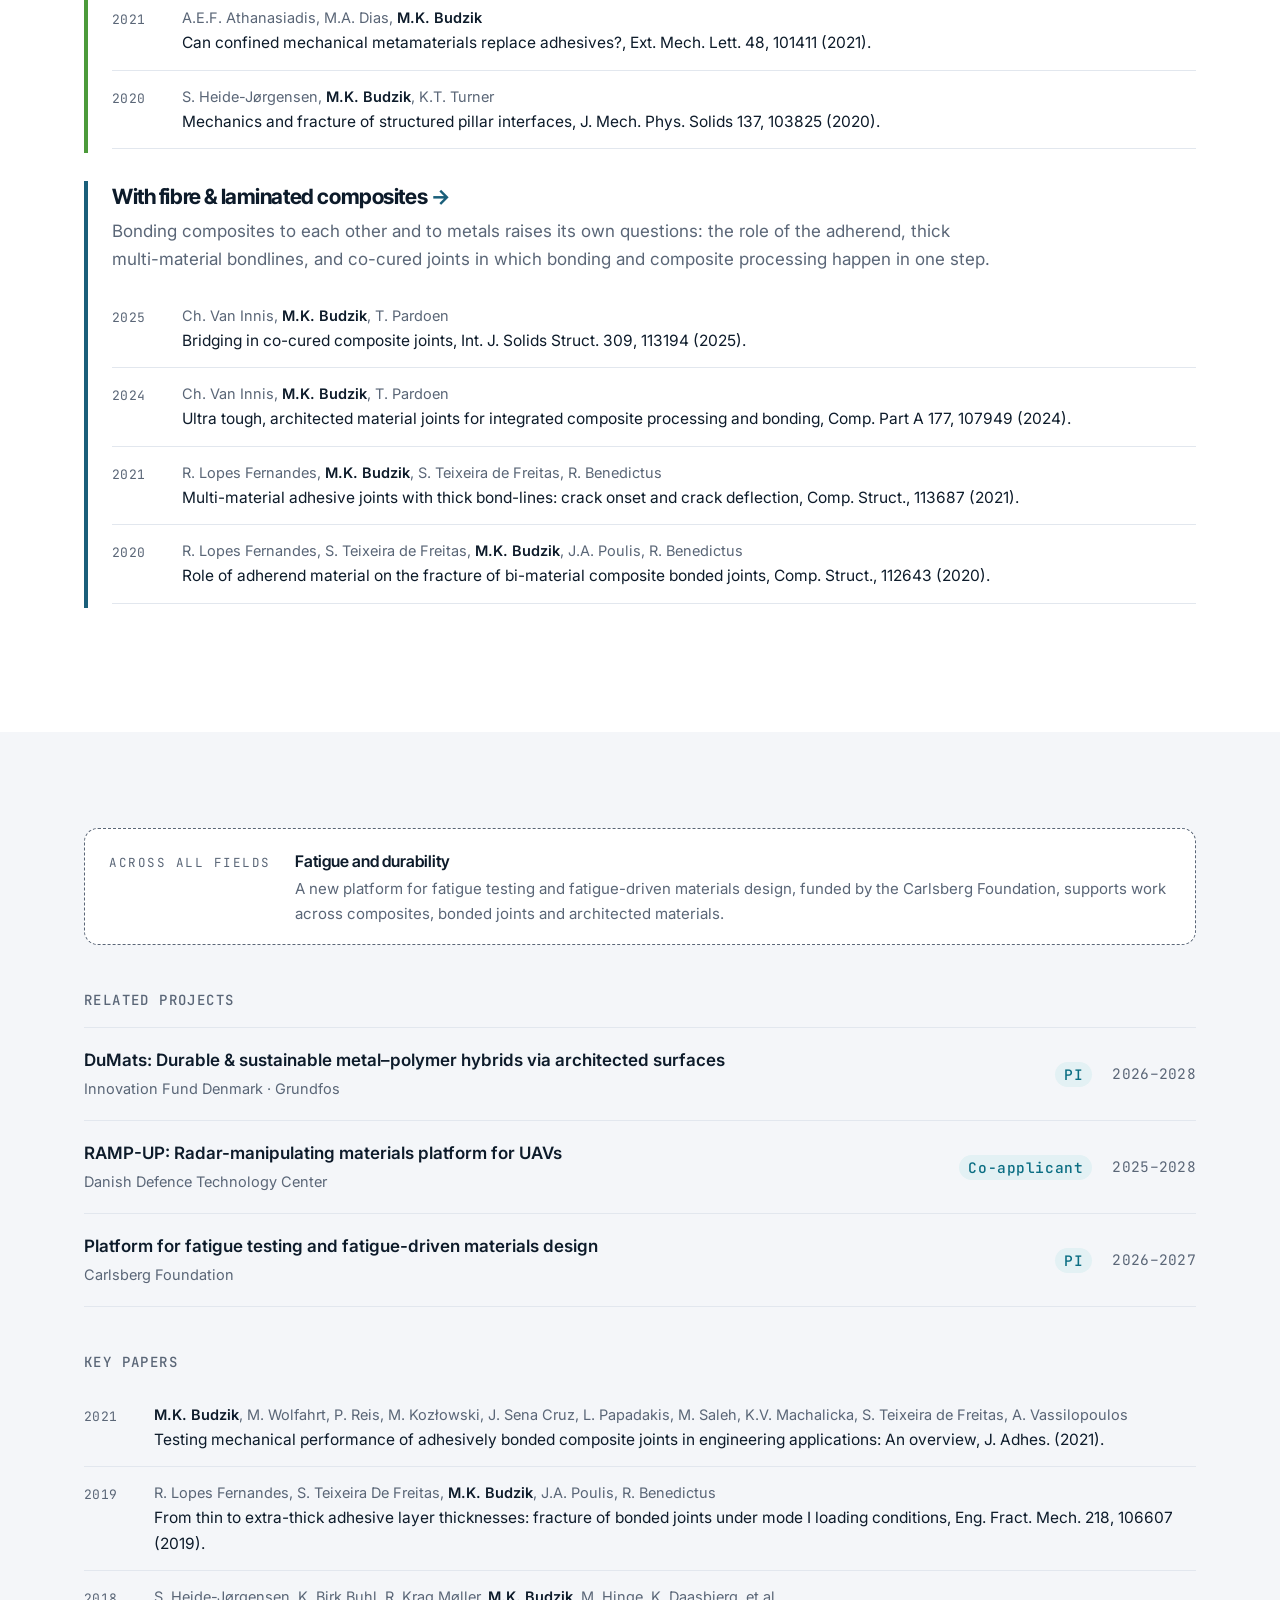
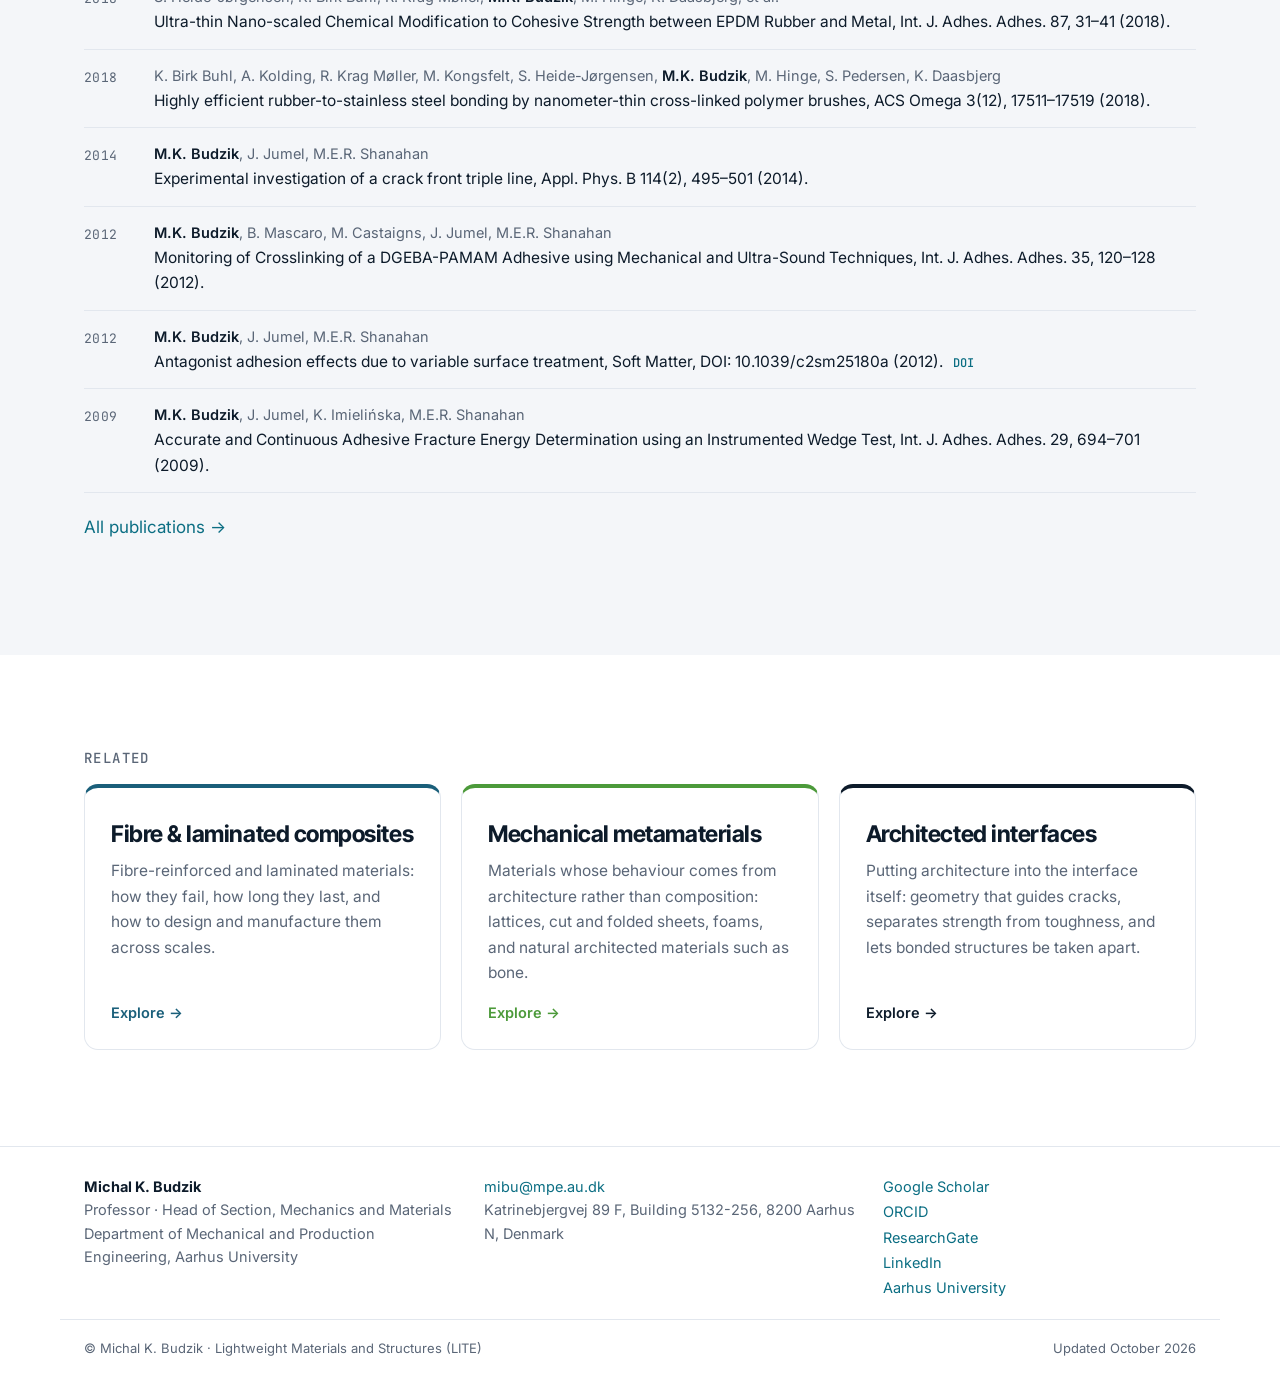
==== commit 4f6bc639: "Remove UKRI project" ====
--- a/adhesive-bonding.html
+++ b/adhesive-bonding.html
@@ -53,8 +53,7 @@
     <div class="cc reveal"><span class="eyebrow">Across all fields</span><div class="cc-item"><strong>Fatigue and durability</strong><p>A new platform for fatigue testing and fatigue-driven materials design, funded by the Carlsberg Foundation, supports work across composites, bonded joints and architected materials.</p></div></div>
     <h3 class="sub">Related projects</h3><ul class="projects reveal"><li><div><strong>DuMats: Durable &amp; sustainable metal–polymer hybrids via architected surfaces</strong><span>Innovation Fund Denmark · Grundfos</span></div>
       <div class="proj-meta"><span class="tag">PI</span><span class="mono">2026–2028</span></div></li><li><div><strong>RAMP-UP: Radar-manipulating materials platform for UAVs</strong><span>Danish Defence Technology Center</span></div>
-      <div class="proj-meta"><span class="tag">Co-applicant</span><span class="mono">2025–2028</span></div></li><li><div><strong>Metadhesives: Architected adhesive interfaces for structural systems</strong><span>UKRI EPSRC</span></div>
-      <div class="proj-meta"><span class="tag">Co-investigator</span><span class="mono">2022–2025</span></div></li><li><div><strong>Platform for fatigue testing and fatigue-driven materials design</strong><span>Carlsberg Foundation</span></div>
+      <div class="proj-meta"><span class="tag">Co-applicant</span><span class="mono">2025–2028</span></div></li><li><div><strong>Platform for fatigue testing and fatigue-driven materials design</strong><span>Carlsberg Foundation</span></div>
       <div class="proj-meta"><span class="tag">PI</span><span class="mono">2026–2027</span></div></li></ul>
     <h3 class="sub">Key papers</h3>
     <ol class="pubs reveal"><li data-year="2021" data-q="m.k. budzik, m. wolfahrt, p. reis, m. kozłowski, j. sena cruz, l. papadakis, m. saleh, k.v. machalicka, s. teixeira de freitas, a. vassilopoulos testing mechanical performance of adhesively bonded composite joints in engineering applications: an overview, j. adhes. (2021)."><span class="py mono">2021</span><div><span class="pa"><strong>M.K. Budzik</strong>, M. Wolfahrt, P. Reis, M. Kozłowski, J. Sena Cruz, L. Papadakis, M. Saleh, K.V. Machalicka, S. Teixeira de Freitas, A. Vassilopoulos</span><span class="pc">Testing mechanical performance of adhesively bonded composite joints in engineering applications: An overview, J. Adhes. (2021).</span></div></li><li data-year="2019" data-q="r. lopes fernandes, s. teixeira de freitas, m.k. budzik, j.a. poulis, r. benedictus from thin to extra-thick adhesive layer thicknesses: fracture of bonded joints under mode i loading conditions, eng. fract. mech. 218, 106607 (2019)."><span class="py mono">2019</span><div><span class="pa">R. Lopes Fernandes, S. Teixeira De Freitas, <strong>M.K. Budzik</strong>, J.A. Poulis, R. Benedictus</span><span class="pc">From thin to extra-thick adhesive layer thicknesses: fracture of bonded joints under mode I loading conditions, Eng. Fract. Mech. 218, 106607 (2019).</span></div></li><li data-year="2018" data-q="s. heide-jørgensen, k. birk buhl, r. krag møller, m.k. budzik, m. hinge, k. daasbjerg, et al. ultra-thin nano-scaled chemical modification to cohesive strength between epdm rubber and metal, int. j. adhes. adhes. 87, 31–41 (2018)."><span class="py mono">2018</span><div><span class="pa">S. Heide-Jørgensen, K. Birk Buhl, R. Krag Møller, <strong>M.K. Budzik</strong>, M. Hinge, K. Daasbjerg, et al.</span><span class="pc">Ultra-thin Nano-scaled Chemical Modification to Cohesive Strength between EPDM Rubber and Metal, Int. J. Adhes. Adhes. 87, 31–41 (2018).</span></div></li><li data-year="2018" data-q="k. birk buhl, a. kolding, r. krag møller, m. kongsfelt, s. heide-jørgensen, m.k. budzik, m. hinge, s. pedersen, k. daasbjerg highly efficient rubber-to-stainless steel bonding by nanometer-thin cross-linked polymer brushes, acs omega 3(12), 17511–17519 (2018)."><span class="py mono">2018</span><div><span class="pa">K. Birk Buhl, A. Kolding, R. Krag Møller, M. Kongsfelt, S. Heide-Jørgensen, <strong>M.K. Budzik</strong>, M. Hinge, S. Pedersen, K. Daasbjerg</span><span class="pc">Highly efficient rubber-to-stainless steel bonding by nanometer-thin cross-linked polymer brushes, ACS Omega 3(12), 17511–17519 (2018).</span></div></li><li data-year="2014" data-q="m.k. budzik, j. jumel, m.e.r. shanahan experimental investigation of a crack front triple line, appl. phys. b 114(2), 495–501 (2014)."><span class="py mono">2014</span><div><span class="pa"><strong>M.K. Budzik</strong>, J. Jumel, M.E.R. Shanahan</span><span class="pc">Experimental investigation of a crack front triple line, Appl. Phys. B 114(2), 495–501 (2014).</span></div></li><li data-year="2012" data-q="m.k. budzik, b. mascaro, m. castaigns, j. jumel, m.e.r. shanahan monitoring of crosslinking of a dgeba-pamam adhesive using mechanical and ultra-sound techniques, int. j. adhes. adhes. 35, 120–128 (2012)."><span class="py mono">2012</span><div><span class="pa"><strong>M.K. Budzik</strong>, B. Mascaro, M. Castaigns, J. Jumel, M.E.R. Shanahan</span><span class="pc">Monitoring of Crosslinking of a DGEBA-PAMAM Adhesive using Mechanical and Ultra-Sound Techniques, Int. J. Adhes. Adhes. 35, 120–128 (2012).</span></div></li><li data-year="2012" data-q="m.k. budzik, j. jumel, m.e.r. shanahan antagonist adhesion effects due to variable surface treatment, soft matter, doi: 10.1039/c2sm25180a (2012)."><span class="py mono">2012</span><div><span class="pa"><strong>M.K. Budzik</strong>, J. Jumel, M.E.R. Shanahan</span><span class="pc">Antagonist adhesion effects due to variable surface treatment, Soft Matter, DOI: 10.1039/c2sm25180a (2012).</span> <a class="doi" href="https://doi.org/10.1039/c2sm25180a" target="_blank" rel="noopener">DOI</a></div></li><li data-year="2009" data-q="m.k. budzik, j. jumel, k. imielińska, m.e.r. shanahan accurate and continuous adhesive fracture energy determination using an instrumented wedge test, int. j. adhes. adhes. 29, 694–701 (2009)."><span class="py mono">2009</span><div><span class="pa"><strong>M.K. Budzik</strong>, J. Jumel, K. Imielińska, M.E.R. Shanahan</span><span class="pc">Accurate and Continuous Adhesive Fracture Energy Determination using an Instrumented Wedge Test, Int. J. Adhes. Adhes. 29, 694–701 (2009).</span></div></li></ol>
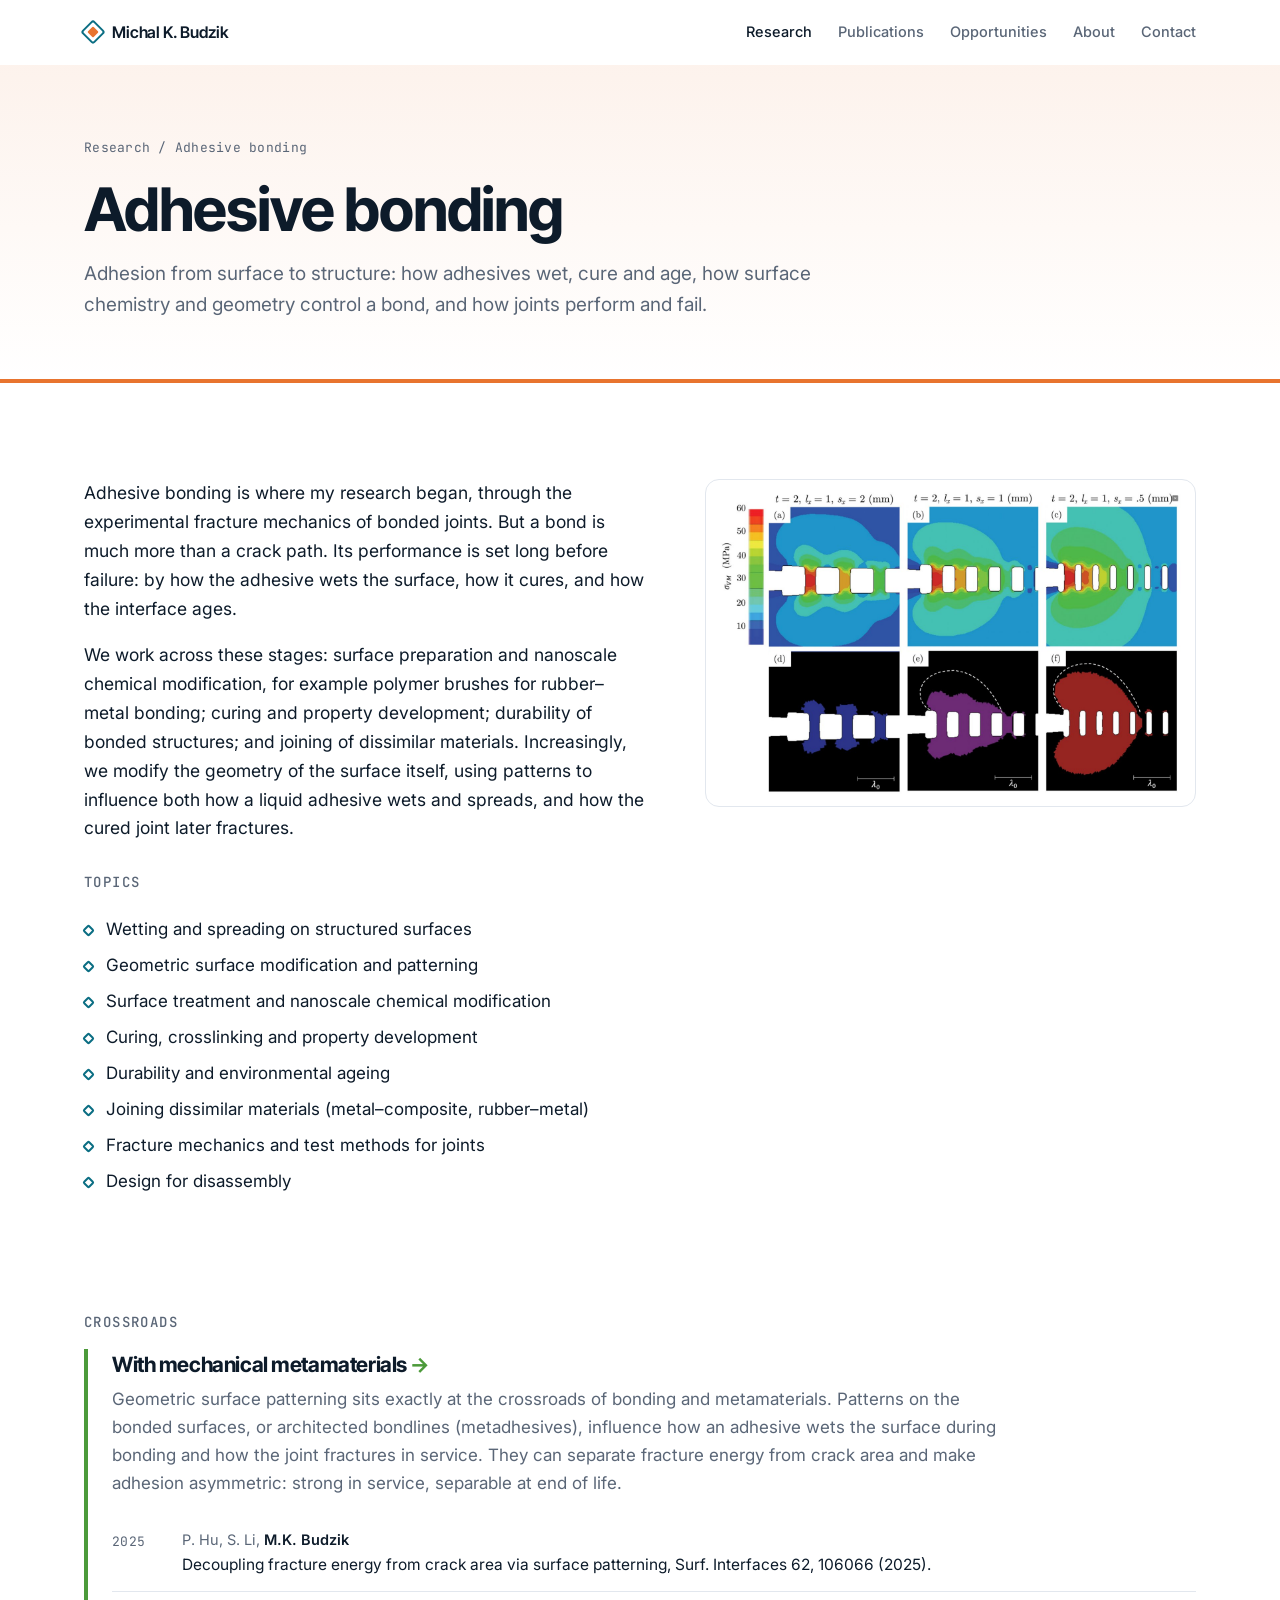
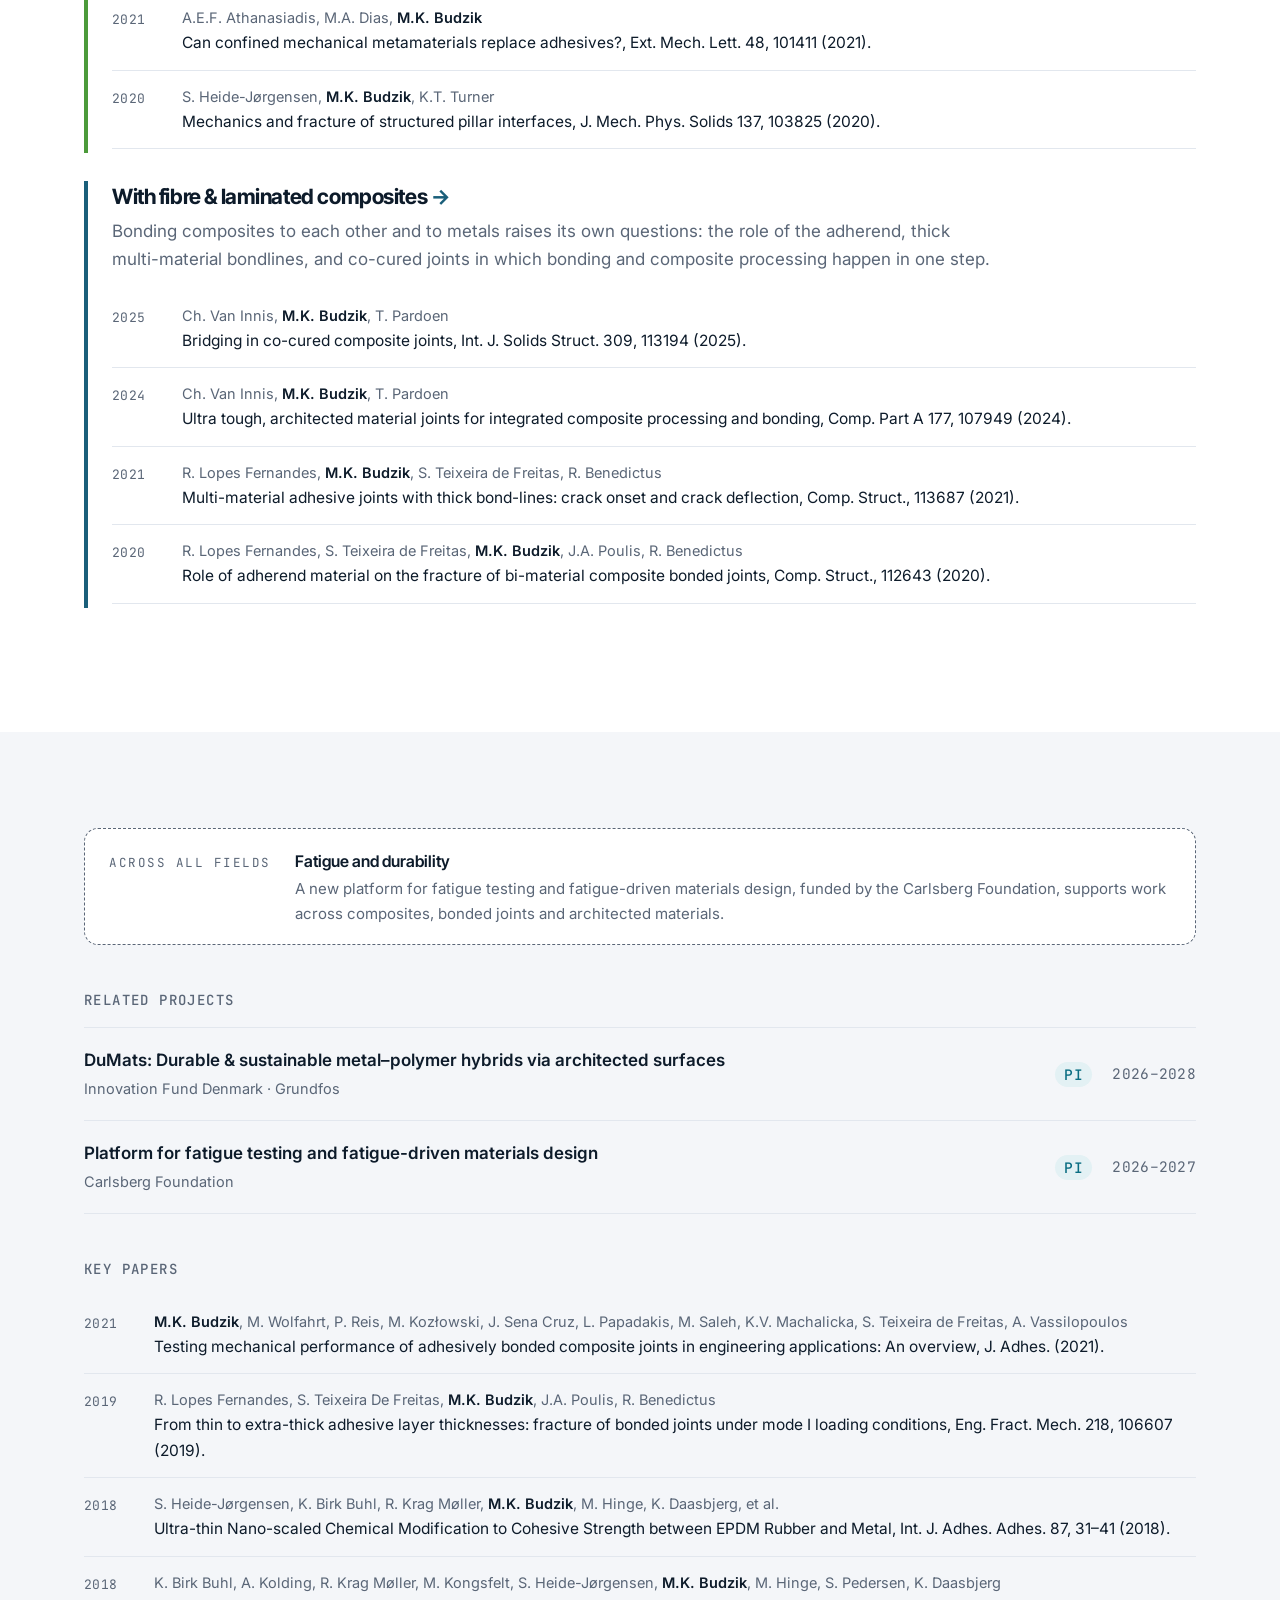
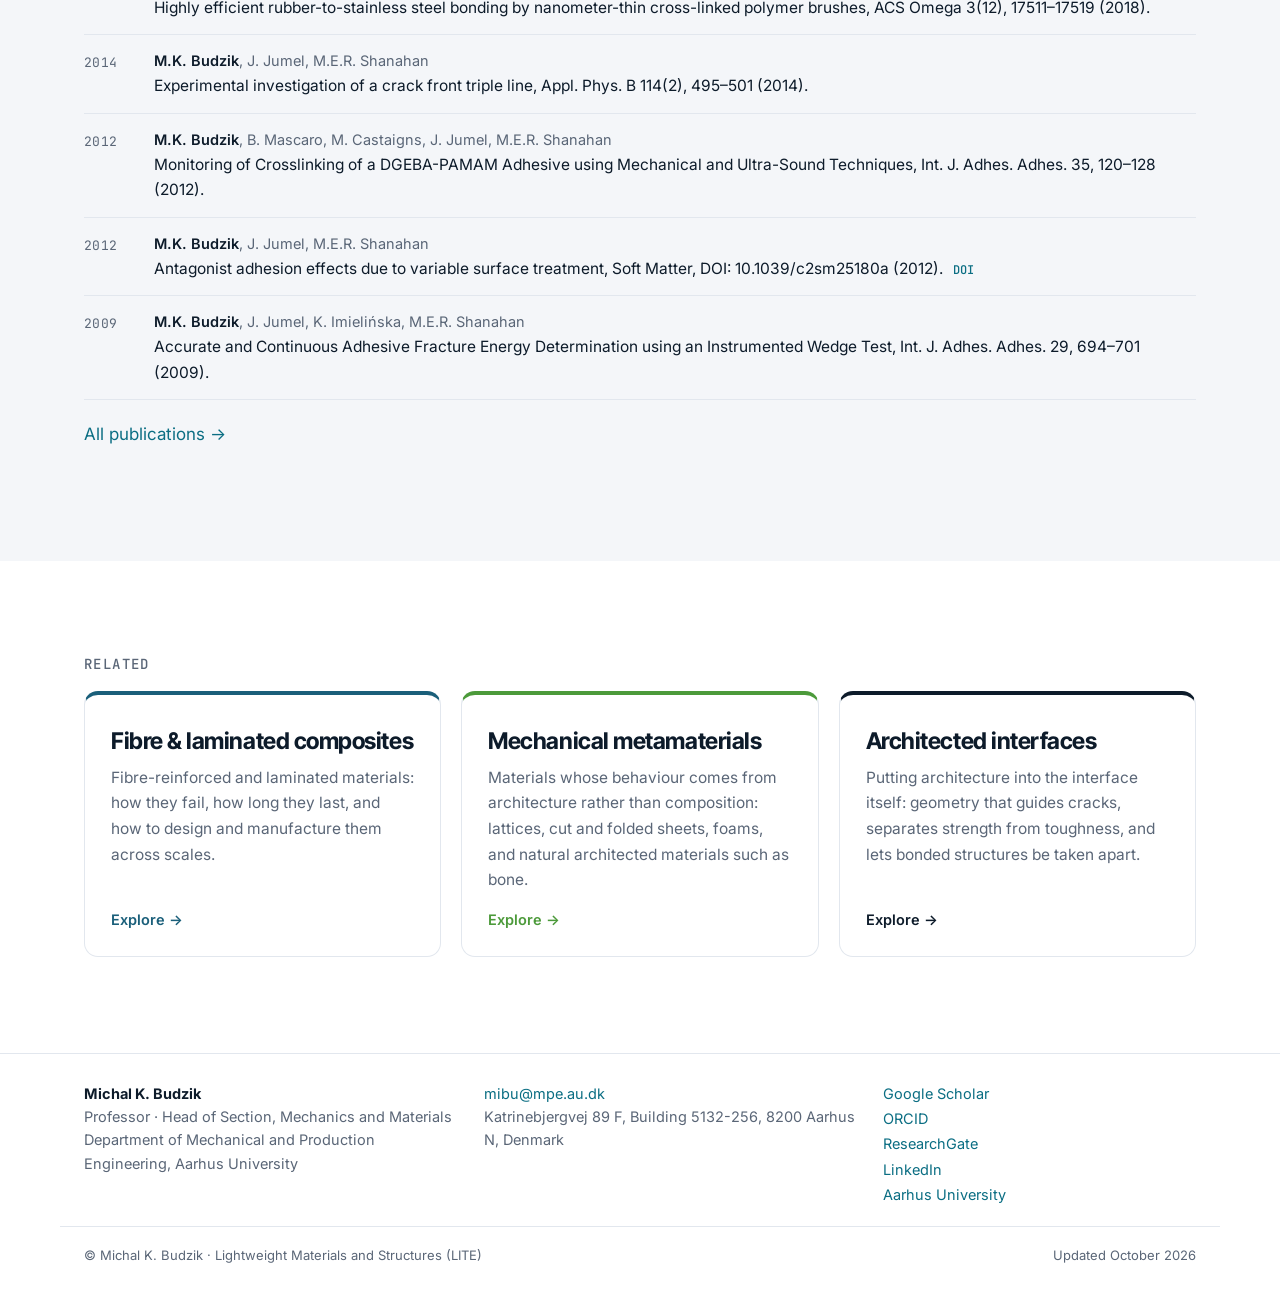
==== commit 469862e9: "Remove projects" ====
--- a/adhesive-bonding.html
+++ b/adhesive-bonding.html
@@ -52,8 +52,7 @@
   <div class="wrap">
     <div class="cc reveal"><span class="eyebrow">Across all fields</span><div class="cc-item"><strong>Fatigue and durability</strong><p>A new platform for fatigue testing and fatigue-driven materials design, funded by the Carlsberg Foundation, supports work across composites, bonded joints and architected materials.</p></div></div>
     <h3 class="sub">Related projects</h3><ul class="projects reveal"><li><div><strong>DuMats: Durable &amp; sustainable metal–polymer hybrids via architected surfaces</strong><span>Innovation Fund Denmark · Grundfos</span></div>
-      <div class="proj-meta"><span class="tag">PI</span><span class="mono">2026–2028</span></div></li><li><div><strong>RAMP-UP: Radar-manipulating materials platform for UAVs</strong><span>Danish Defence Technology Center</span></div>
-      <div class="proj-meta"><span class="tag">Co-applicant</span><span class="mono">2025–2028</span></div></li><li><div><strong>Platform for fatigue testing and fatigue-driven materials design</strong><span>Carlsberg Foundation</span></div>
+      <div class="proj-meta"><span class="tag">PI</span><span class="mono">2026–2028</span></div></li><li><div><strong>Platform for fatigue testing and fatigue-driven materials design</strong><span>Carlsberg Foundation</span></div>
       <div class="proj-meta"><span class="tag">PI</span><span class="mono">2026–2027</span></div></li></ul>
     <h3 class="sub">Key papers</h3>
     <ol class="pubs reveal"><li data-year="2021" data-q="m.k. budzik, m. wolfahrt, p. reis, m. kozłowski, j. sena cruz, l. papadakis, m. saleh, k.v. machalicka, s. teixeira de freitas, a. vassilopoulos testing mechanical performance of adhesively bonded composite joints in engineering applications: an overview, j. adhes. (2021)."><span class="py mono">2021</span><div><span class="pa"><strong>M.K. Budzik</strong>, M. Wolfahrt, P. Reis, M. Kozłowski, J. Sena Cruz, L. Papadakis, M. Saleh, K.V. Machalicka, S. Teixeira de Freitas, A. Vassilopoulos</span><span class="pc">Testing mechanical performance of adhesively bonded composite joints in engineering applications: An overview, J. Adhes. (2021).</span></div></li><li data-year="2019" data-q="r. lopes fernandes, s. teixeira de freitas, m.k. budzik, j.a. poulis, r. benedictus from thin to extra-thick adhesive layer thicknesses: fracture of bonded joints under mode i loading conditions, eng. fract. mech. 218, 106607 (2019)."><span class="py mono">2019</span><div><span class="pa">R. Lopes Fernandes, S. Teixeira De Freitas, <strong>M.K. Budzik</strong>, J.A. Poulis, R. Benedictus</span><span class="pc">From thin to extra-thick adhesive layer thicknesses: fracture of bonded joints under mode I loading conditions, Eng. Fract. Mech. 218, 106607 (2019).</span></div></li><li data-year="2018" data-q="s. heide-jørgensen, k. birk buhl, r. krag møller, m.k. budzik, m. hinge, k. daasbjerg, et al. ultra-thin nano-scaled chemical modification to cohesive strength between epdm rubber and metal, int. j. adhes. adhes. 87, 31–41 (2018)."><span class="py mono">2018</span><div><span class="pa">S. Heide-Jørgensen, K. Birk Buhl, R. Krag Møller, <strong>M.K. Budzik</strong>, M. Hinge, K. Daasbjerg, et al.</span><span class="pc">Ultra-thin Nano-scaled Chemical Modification to Cohesive Strength between EPDM Rubber and Metal, Int. J. Adhes. Adhes. 87, 31–41 (2018).</span></div></li><li data-year="2018" data-q="k. birk buhl, a. kolding, r. krag møller, m. kongsfelt, s. heide-jørgensen, m.k. budzik, m. hinge, s. pedersen, k. daasbjerg highly efficient rubber-to-stainless steel bonding by nanometer-thin cross-linked polymer brushes, acs omega 3(12), 17511–17519 (2018)."><span class="py mono">2018</span><div><span class="pa">K. Birk Buhl, A. Kolding, R. Krag Møller, M. Kongsfelt, S. Heide-Jørgensen, <strong>M.K. Budzik</strong>, M. Hinge, S. Pedersen, K. Daasbjerg</span><span class="pc">Highly efficient rubber-to-stainless steel bonding by nanometer-thin cross-linked polymer brushes, ACS Omega 3(12), 17511–17519 (2018).</span></div></li><li data-year="2014" data-q="m.k. budzik, j. jumel, m.e.r. shanahan experimental investigation of a crack front triple line, appl. phys. b 114(2), 495–501 (2014)."><span class="py mono">2014</span><div><span class="pa"><strong>M.K. Budzik</strong>, J. Jumel, M.E.R. Shanahan</span><span class="pc">Experimental investigation of a crack front triple line, Appl. Phys. B 114(2), 495–501 (2014).</span></div></li><li data-year="2012" data-q="m.k. budzik, b. mascaro, m. castaigns, j. jumel, m.e.r. shanahan monitoring of crosslinking of a dgeba-pamam adhesive using mechanical and ultra-sound techniques, int. j. adhes. adhes. 35, 120–128 (2012)."><span class="py mono">2012</span><div><span class="pa"><strong>M.K. Budzik</strong>, B. Mascaro, M. Castaigns, J. Jumel, M.E.R. Shanahan</span><span class="pc">Monitoring of Crosslinking of a DGEBA-PAMAM Adhesive using Mechanical and Ultra-Sound Techniques, Int. J. Adhes. Adhes. 35, 120–128 (2012).</span></div></li><li data-year="2012" data-q="m.k. budzik, j. jumel, m.e.r. shanahan antagonist adhesion effects due to variable surface treatment, soft matter, doi: 10.1039/c2sm25180a (2012)."><span class="py mono">2012</span><div><span class="pa"><strong>M.K. Budzik</strong>, J. Jumel, M.E.R. Shanahan</span><span class="pc">Antagonist adhesion effects due to variable surface treatment, Soft Matter, DOI: 10.1039/c2sm25180a (2012).</span> <a class="doi" href="https://doi.org/10.1039/c2sm25180a" target="_blank" rel="noopener">DOI</a></div></li><li data-year="2009" data-q="m.k. budzik, j. jumel, k. imielińska, m.e.r. shanahan accurate and continuous adhesive fracture energy determination using an instrumented wedge test, int. j. adhes. adhes. 29, 694–701 (2009)."><span class="py mono">2009</span><div><span class="pa"><strong>M.K. Budzik</strong>, J. Jumel, K. Imielińska, M.E.R. Shanahan</span><span class="pc">Accurate and Continuous Adhesive Fracture Energy Determination using an Instrumented Wedge Test, Int. J. Adhes. Adhes. 29, 694–701 (2009).</span></div></li></ol>
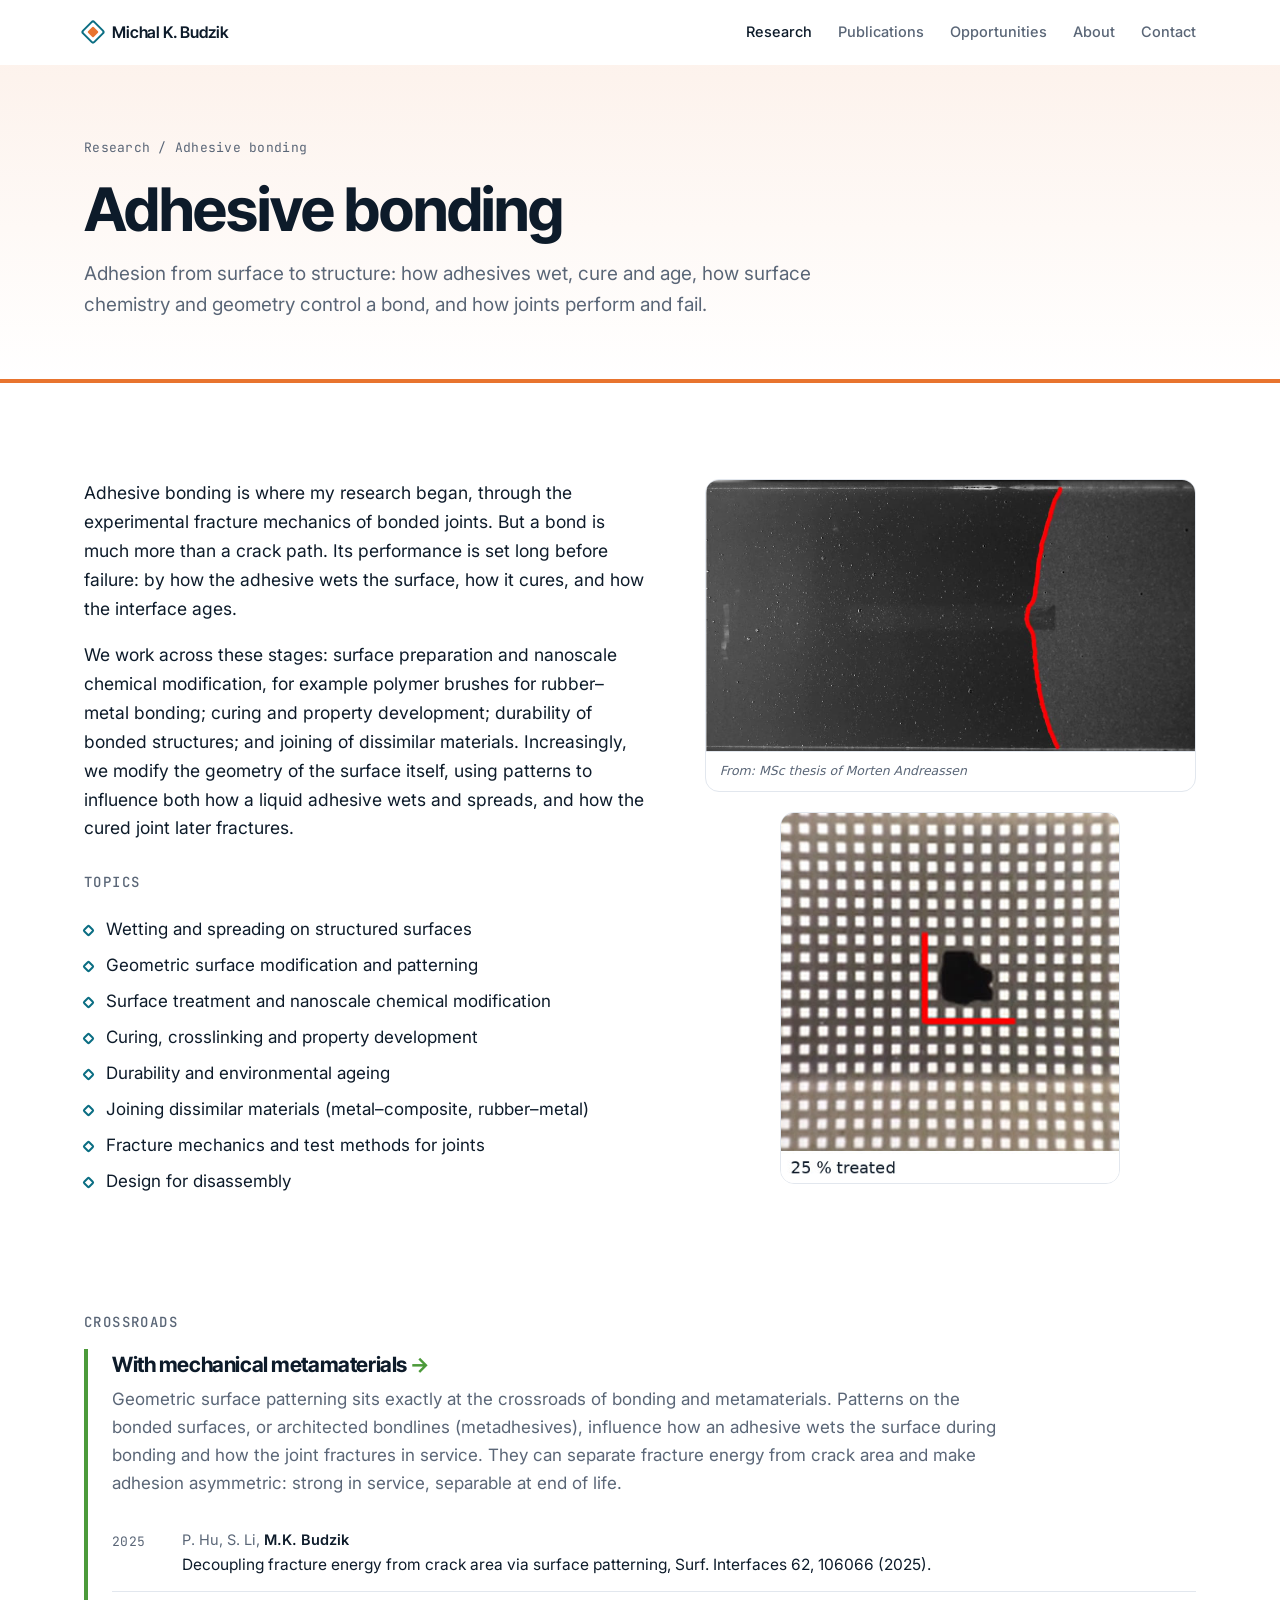
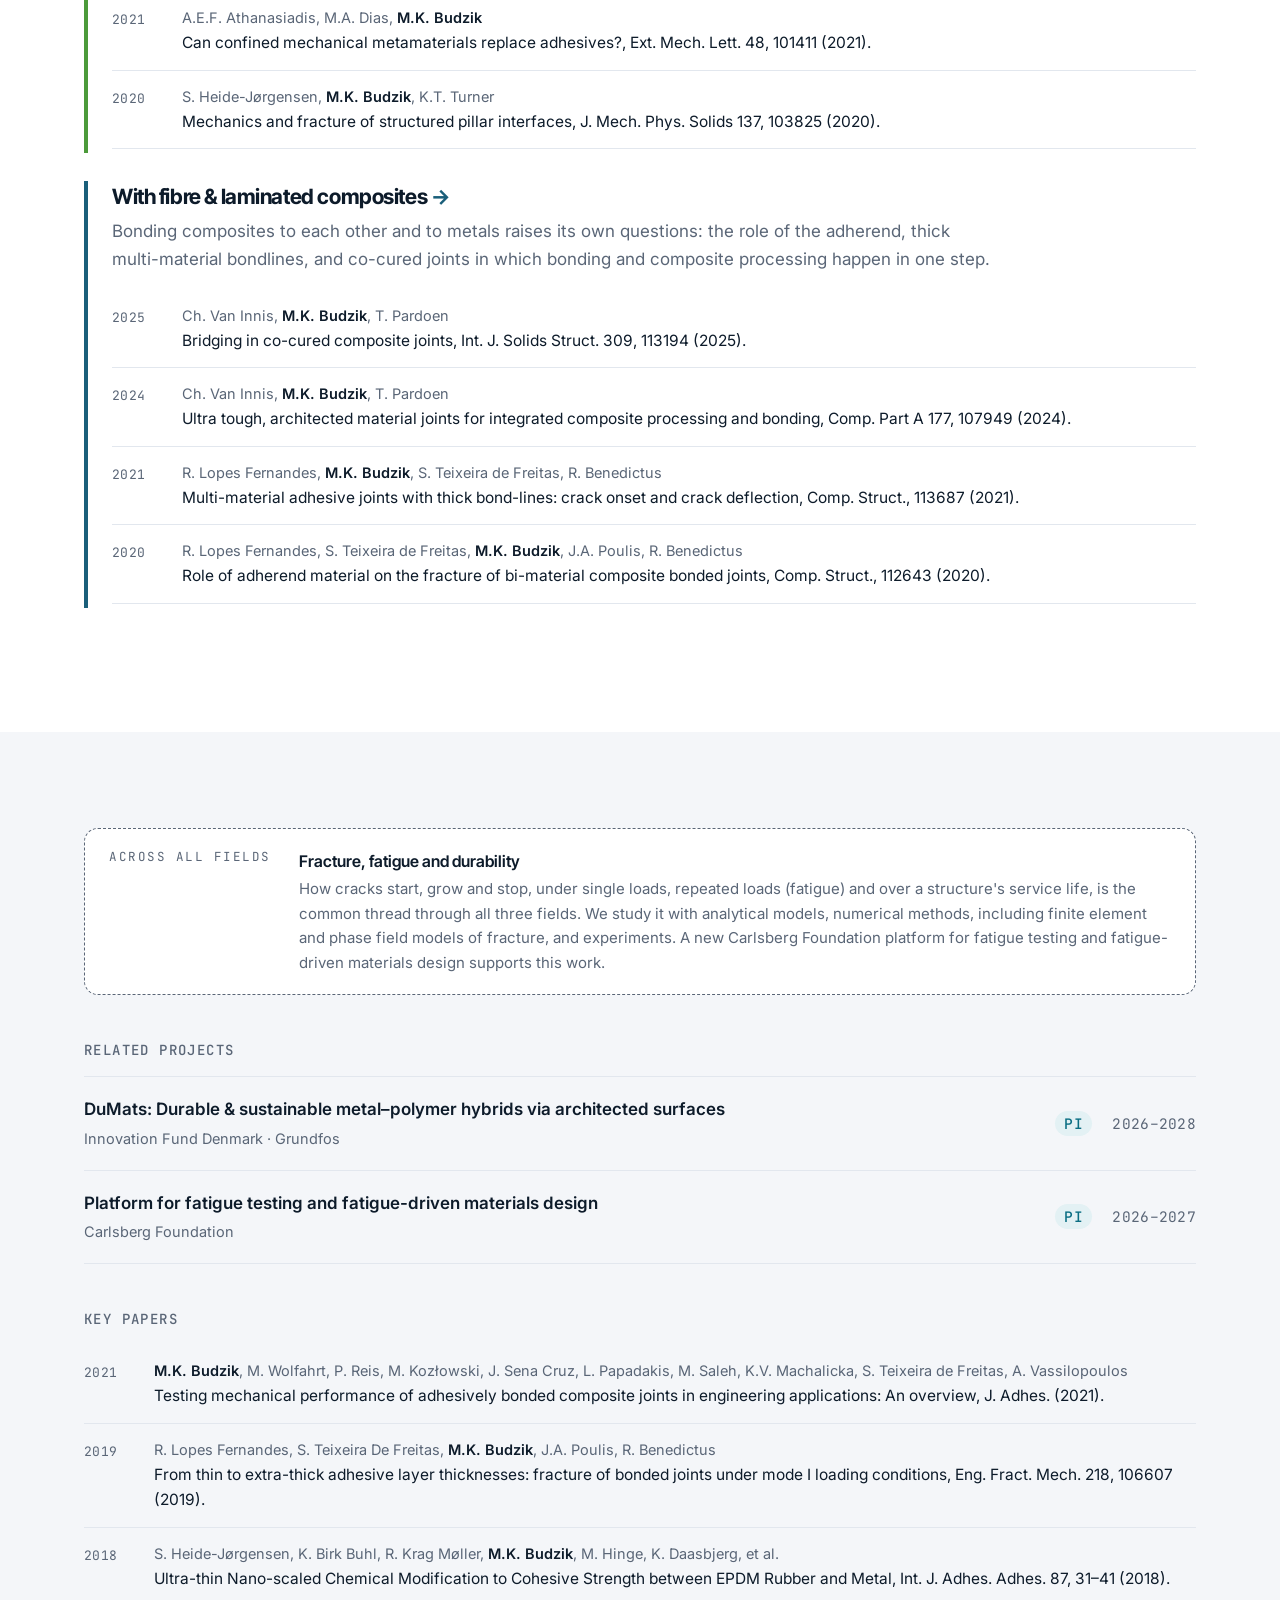
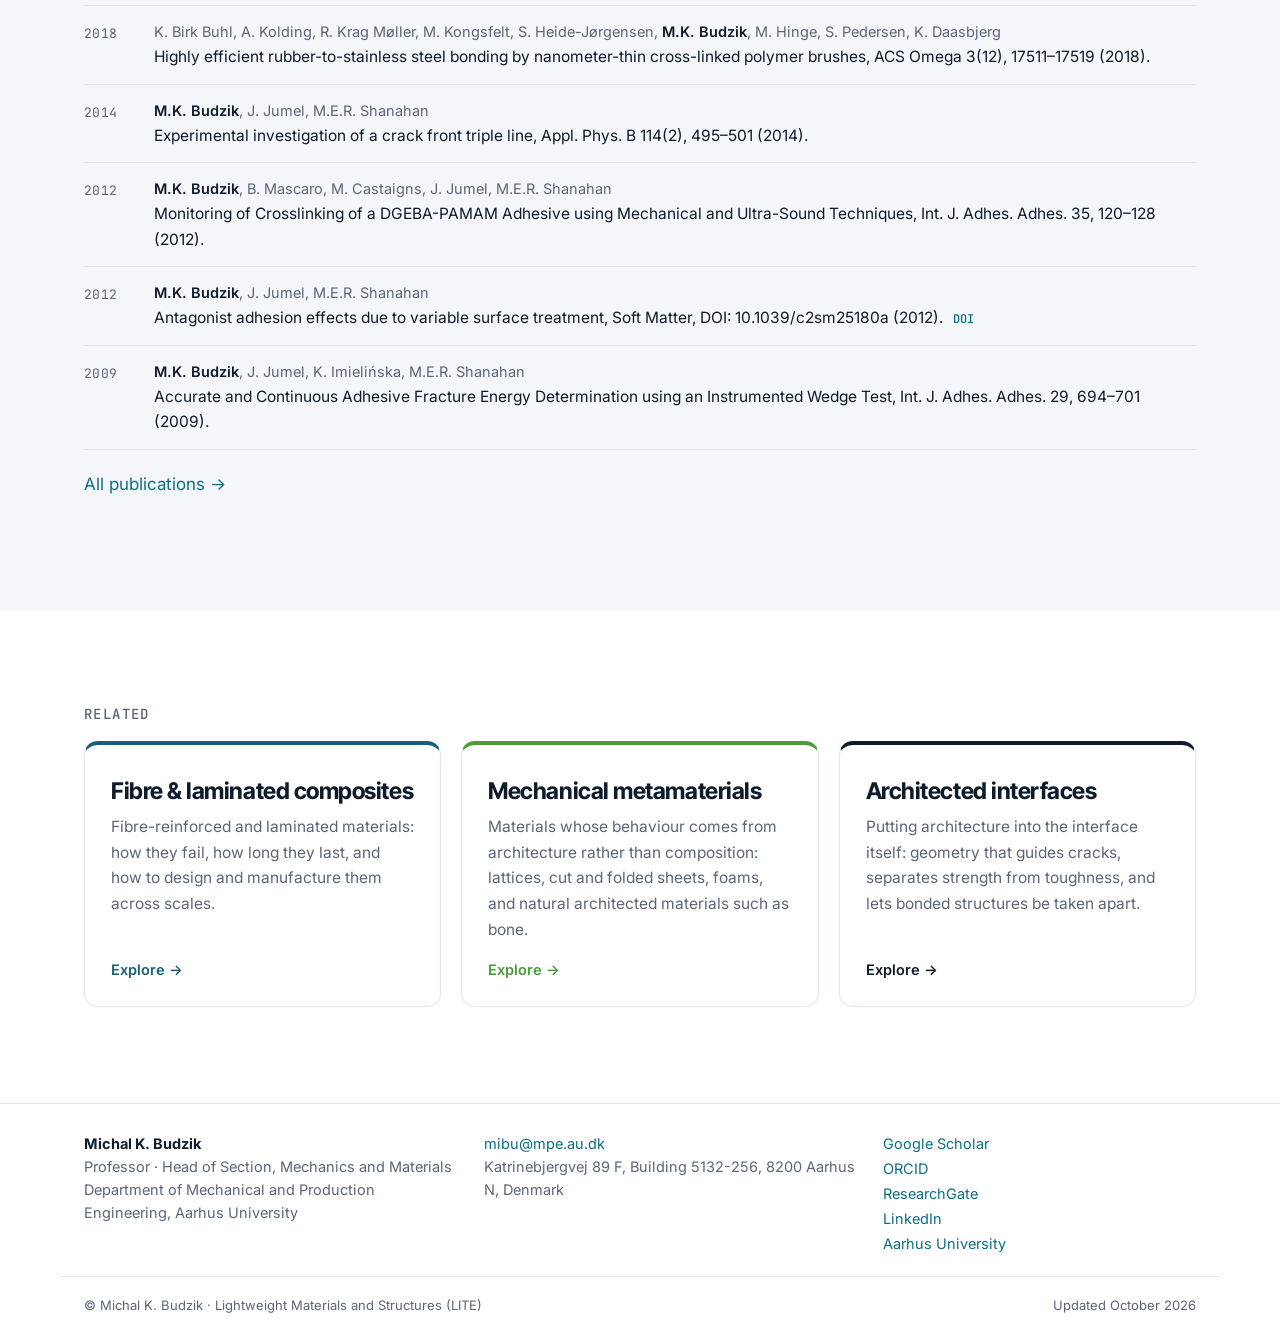
==== commit 51e2b68e: "New movies" ====
--- a/adhesive-bonding.html
+++ b/adhesive-bonding.html
@@ -40,8 +40,8 @@
       <ul class="ticks"><li>Wetting and spreading on structured surfaces</li><li>Geometric surface modification and patterning</li><li>Surface treatment and nanoscale chemical modification</li><li>Curing, crosslinking and property development</li><li>Durability and environmental ageing</li><li>Joining dissimilar materials (metal–composite, rubber–metal)</li><li>Fracture mechanics and test methods for joints</li><li>Design for disassembly</li></ul>
     </div>
     <div>
-      <figure class="fig reveal"><img class="" src="assets/img/sls-crack-plane.jpg" alt="Stress fields and damage zones around designed crack-plane patterns" loading="lazy"></figure>
-      
+      <figure class="fig reveal"><video class="" src="assets/media/crack-front-dynamics.mp4" poster="assets/media/crack-front-dynamics-poster.jpg" autoplay muted loop playsinline preload="metadata" aria-label="Crack front in a bonded joint interacting with a defect"></video><figcaption>From: MSc thesis of Morten Andreassen</figcaption></figure>
+      <figure class="fig reveal fig-small"><video class="" src="assets/media/wetting-patterning.mp4" poster="assets/media/wetting-patterning-poster.jpg" autoplay muted loop playsinline preload="metadata" aria-label="Ink drops on untreated and patterned surfaces"></video></figure>
     </div>
   </div>
 </section>
@@ -50,7 +50,7 @@
       <ol class="pubs"><li data-year="2025" data-q="ch. van innis, m.k. budzik, t. pardoen bridging in co-cured composite joints, int. j. solids struct. 309, 113194 (2025)."><span class="py mono">2025</span><div><span class="pa">Ch. Van Innis, <strong>M.K. Budzik</strong>, T. Pardoen</span><span class="pc">Bridging in co-cured composite joints, Int. J. Solids Struct. 309, 113194 (2025).</span></div></li><li data-year="2024" data-q="ch. van innis, m.k. budzik, t. pardoen ultra tough, architected material joints for integrated composite processing and bonding, comp. part a 177, 107949 (2024)."><span class="py mono">2024</span><div><span class="pa">Ch. Van Innis, <strong>M.K. Budzik</strong>, T. Pardoen</span><span class="pc">Ultra tough, architected material joints for integrated composite processing and bonding, Comp. Part A 177, 107949 (2024).</span></div></li><li data-year="2021" data-q="r. lopes fernandes, m.k. budzik, s. teixeira de freitas, r. benedictus multi-material adhesive joints with thick bond-lines: crack onset and crack deflection, comp. struct., 113687 (2021)."><span class="py mono">2021</span><div><span class="pa">R. Lopes Fernandes, <strong>M.K. Budzik</strong>, S. Teixeira de Freitas, R. Benedictus</span><span class="pc">Multi-material adhesive joints with thick bond-lines: crack onset and crack deflection, Comp. Struct., 113687 (2021).</span></div></li><li data-year="2020" data-q="r. lopes fernandes, s. teixeira de freitas, m.k. budzik, j.a. poulis, r. benedictus role of adherend material on the fracture of bi-material composite bonded joints, comp. struct., 112643 (2020)."><span class="py mono">2020</span><div><span class="pa">R. Lopes Fernandes, S. Teixeira de Freitas, <strong>M.K. Budzik</strong>, J.A. Poulis, R. Benedictus</span><span class="pc">Role of adherend material on the fracture of bi-material composite bonded joints, Comp. Struct., 112643 (2020).</span></div></li></ol></div></div></section>
 <section class="section section-soft">
   <div class="wrap">
-    <div class="cc reveal"><span class="eyebrow">Across all fields</span><div class="cc-item"><strong>Fatigue and durability</strong><p>A new platform for fatigue testing and fatigue-driven materials design, funded by the Carlsberg Foundation, supports work across composites, bonded joints and architected materials.</p></div></div>
+    <div class="cc reveal"><span class="eyebrow">Across all fields</span><div class="cc-item"><strong>Fracture, fatigue and durability</strong><p>How cracks start, grow and stop, under single loads, repeated loads (fatigue) and over a structure&#x27;s service life, is the common thread through all three fields. We study it with analytical models, numerical methods, including finite element and phase field models of fracture, and experiments. A new Carlsberg Foundation platform for fatigue testing and fatigue-driven materials design supports this work.</p></div></div>
     <h3 class="sub">Related projects</h3><ul class="projects reveal"><li><div><strong>DuMats: Durable &amp; sustainable metal–polymer hybrids via architected surfaces</strong><span>Innovation Fund Denmark · Grundfos</span></div>
       <div class="proj-meta"><span class="tag">PI</span><span class="mono">2026–2028</span></div></li><li><div><strong>Platform for fatigue testing and fatigue-driven materials design</strong><span>Carlsberg Foundation</span></div>
       <div class="proj-meta"><span class="tag">PI</span><span class="mono">2026–2027</span></div></li></ul>
--- a/assets/css/style.css
+++ b/assets/css/style.css
@@ -322,3 +322,10 @@
 .opp h3 { font-size: 21px; margin-bottom: 8px; }
 .opp p { color: var(--muted); margin: 0; }
 @media (max-width: 640px) { .opps { grid-template-columns: 1fr; } }
+
+.fig figcaption { font-size: 13.5px; color: var(--muted); padding: 10px 14px; border-top: 1px solid var(--line); line-height: 1.5; }
+.fig-small { max-width: 340px; margin-left: auto; margin-right: auto; }
+#adhesive-bonding .fig-2 {}
+.fig figcaption { font-style: italic; font-size: 12.5px; }
+.cc { display: grid; grid-template-columns: auto 1fr; gap: 20px 28px; align-items: start; }
+@media (max-width: 960px) { .cc { grid-template-columns: 1fr; } }
